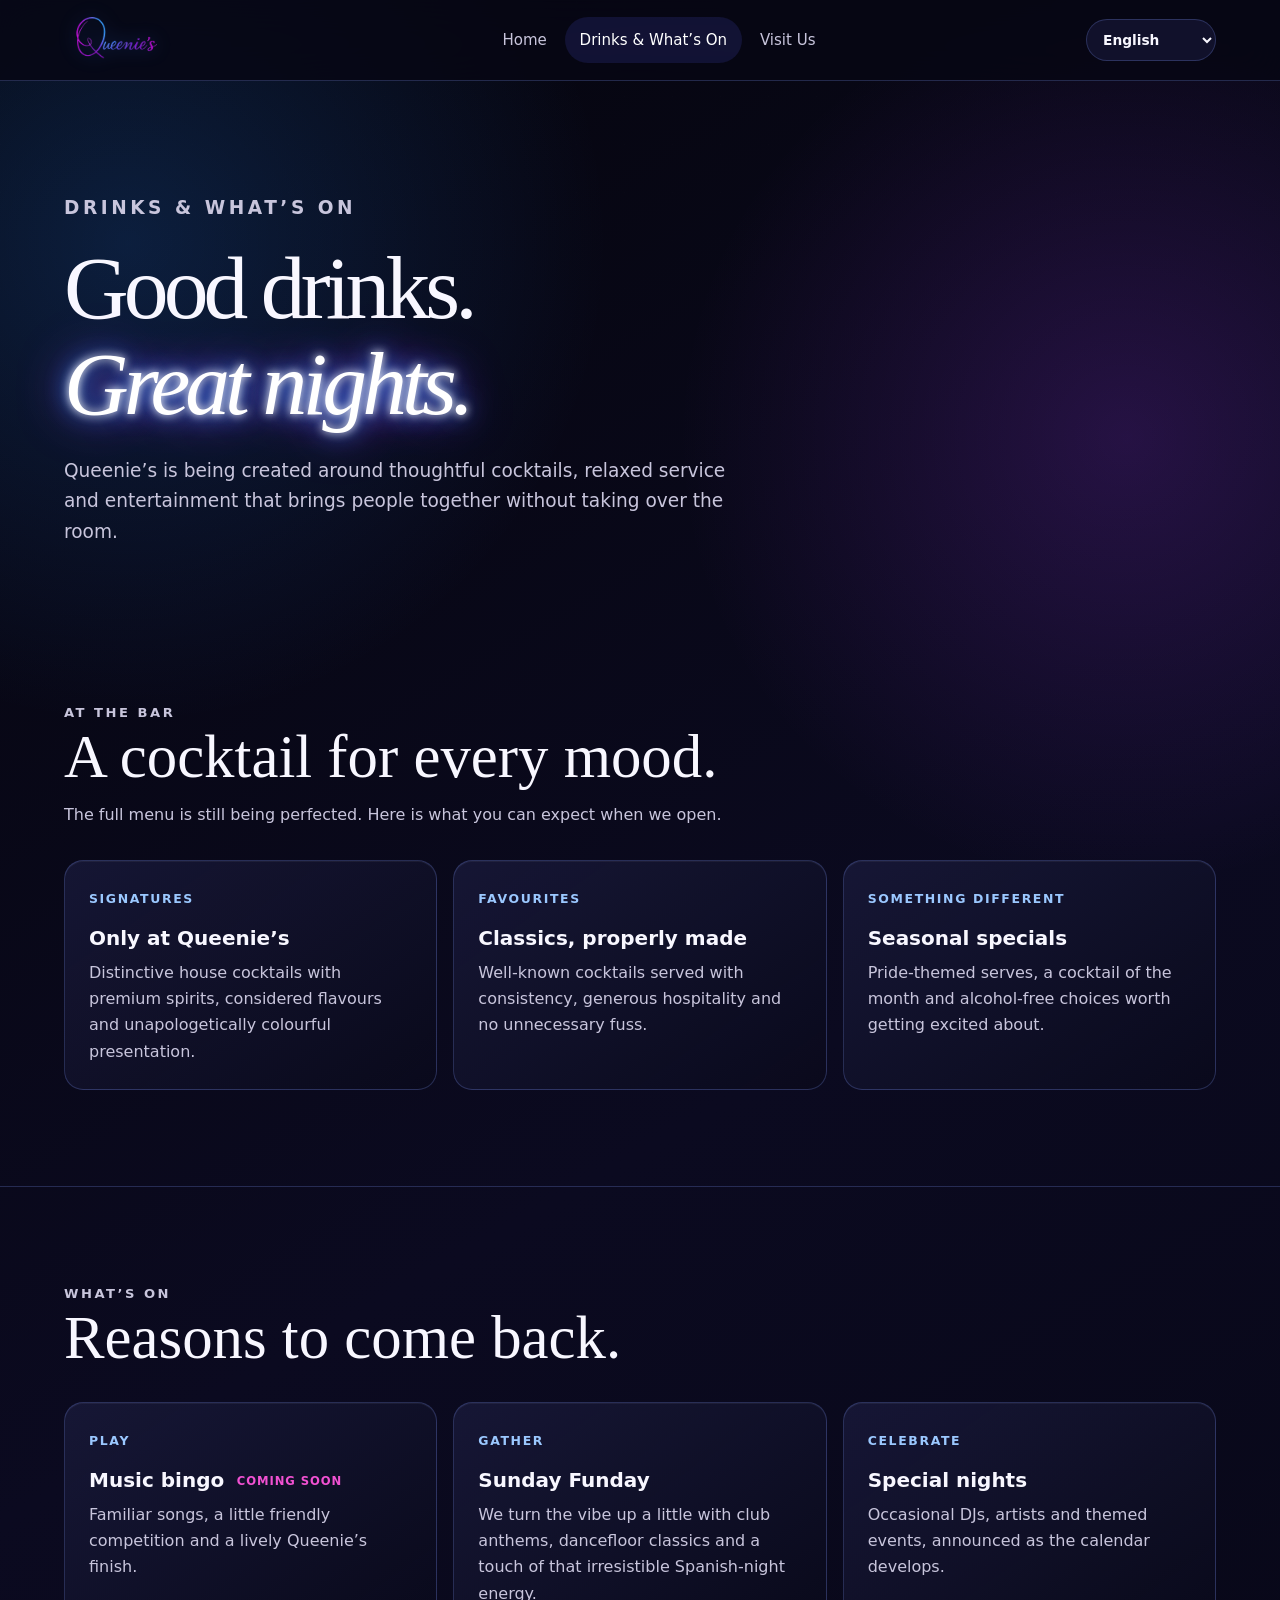
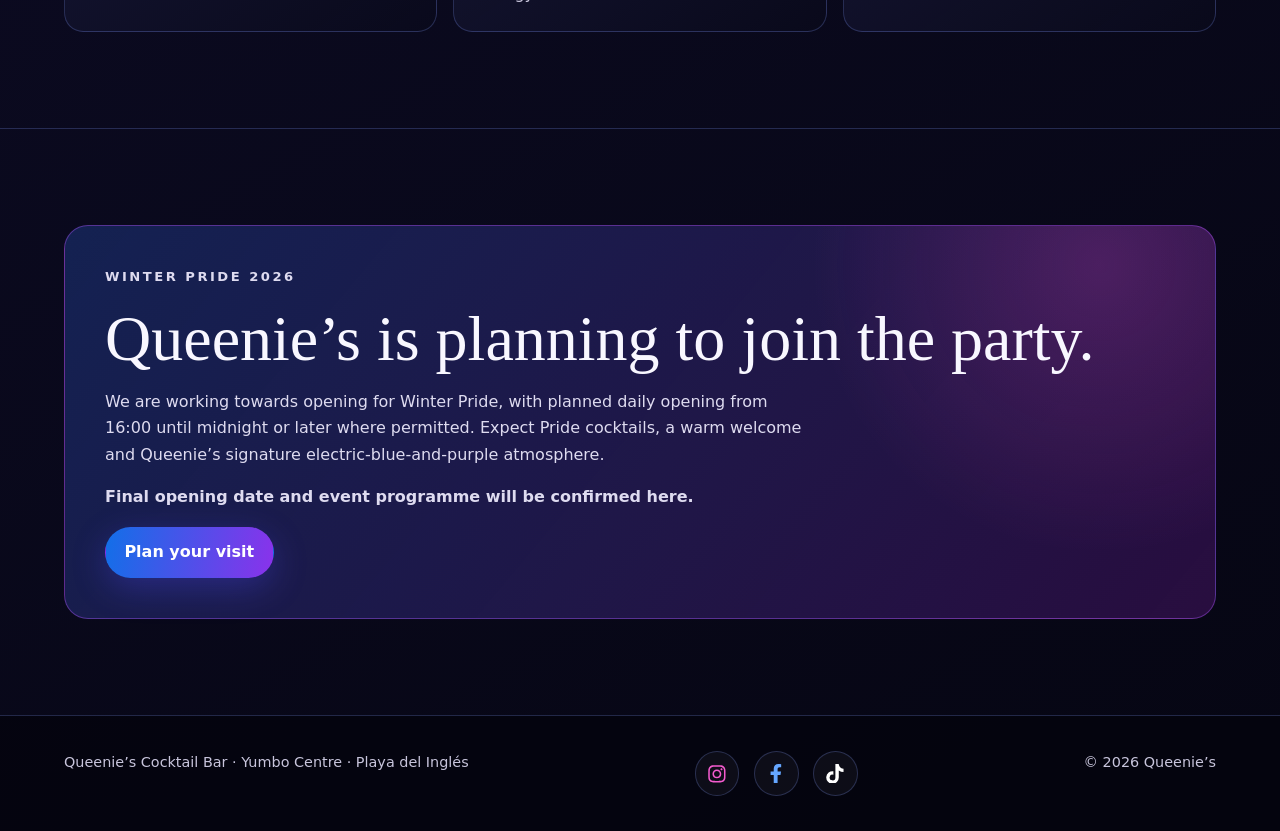
==== drinks.html @ a8d64368 "Refresh translated drinks page assets" ====
<!doctype html>
<html lang="en">
<head>
  <meta charset="utf-8">
  <meta name="viewport" content="width=device-width, initial-scale=1">
  <meta name="description" content="Discover cocktails, themed nights and Winter Pride plans at Queenie’s Cocktail Bar in the Yumbo Centre.">
  <title>Drinks &amp; What’s On | Queenie’s</title>
  <link rel="icon" type="image/jpeg" href="queenies-q.jpg">
  <link rel="stylesheet" href="styles.css?v=20260918-2">
</head>
<body>
  <a class="skip-link" href="#main">Skip to content</a>
  <header class="site-header"><div class="nav-wrap"><a class="brand" href="index.html" aria-label="Queenie’s home"><img class="brand-logo" src="queenies-logo.png" alt="Queenie’s"></a><div class="header-controls"><label class="language-picker"><span class="visually-hidden">Language</span><select data-language aria-label="Language"><option value="en">English</option><option value="es">Español</option><option value="de">Deutsch</option></select></label><button class="menu-button" type="button" aria-expanded="false" aria-controls="primary-nav" aria-label="Open navigation">Menu</button></div><nav class="nav-links" id="primary-nav" aria-label="Primary navigation"><a href="index.html">Home</a><a href="drinks.html" aria-current="page">Drinks &amp; What’s On</a><a href="visit.html">Visit Us</a></nav></div></header>

  <main id="main">
    <section class="shell page-hero"><p class="eyebrow">Drinks &amp; What’s On</p><h1>Good drinks. <span class="neon-word">Great nights.</span></h1><p>Queenie’s is being created around thoughtful cocktails, relaxed service and entertainment that brings people together without taking over the room.</p></section>

    <section class="section"><div class="shell"><div class="section-heading"><p class="eyebrow">At the bar</p><h2>A cocktail for every mood.</h2><p>The full menu is still being perfected. Here is what you can expect when we open.</p></div><div class="cards"><article class="card"><span class="label">Signatures</span><h3>Only at Queenie’s</h3><p>Distinctive house cocktails with premium spirits, considered flavours and unapologetically colourful presentation.</p></article><article class="card"><span class="label">Favourites</span><h3>Classics, properly made</h3><p>Well-known cocktails served with consistency, generous hospitality and no unnecessary fuss.</p></article><article class="card"><span class="label">Something different</span><h3>Seasonal specials</h3><p>Pride-themed serves, a cocktail of the month and alcohol-free choices worth getting excited about.</p></article></div></div></section>

    <section class="section"><div class="shell"><div class="section-heading"><p class="eyebrow">What’s on</p><h2>Reasons to come back.</h2></div><div class="cards"><article class="card"><span class="label">Play</span><h3>Music bingo <small class="coming-soon">Coming soon</small></h3><p>Familiar songs, a little friendly competition and a lively Queenie’s finish.</p></article><article class="card"><span class="label">Gather</span><h3>Sunday Funday</h3><p>We turn the vibe up a little with club anthems, dancefloor classics and a touch of that irresistible Spanish-night energy.</p></article><article class="card"><span class="label">Celebrate</span><h3>Special nights</h3><p>Occasional DJs, artists and themed events, announced as the calendar develops.</p></article></div></div></section>

    <section class="section"><div class="shell"><div class="event-feature"><p class="eyebrow">Winter Pride 2026</p><h2>Queenie’s is planning to join the party.</h2><p>We are working towards opening for Winter Pride, with planned daily opening from 16:00 until midnight or later where permitted. Expect Pride cocktails, a warm welcome and Queenie’s signature electric-blue-and-purple atmosphere.</p><p><strong>Final opening date and event programme will be confirmed here.</strong></p><a class="button button-primary" href="visit.html">Plan your visit</a></div></div></section>
  </main>

  <footer class="site-footer"><div class="footer-wrap"><p>Queenie’s Cocktail Bar · Yumbo Centre · Playa del Inglés</p><nav class="footer-social" aria-label="Social media"><a class="social-icon-link instagram" href="https://www.instagram.com/queeniesyumbo/" target="_blank" rel="noopener noreferrer" aria-label="Queenie’s on Instagram"><svg viewBox="0 0 448 512" aria-hidden="true"><use href="index.html#instagram-icon"/></svg></a><a class="social-icon-link facebook" href="https://www.facebook.com/QueeniesYumbo" target="_blank" rel="noopener noreferrer" aria-label="Queenie’s on Facebook"><svg viewBox="0 0 320 512" aria-hidden="true"><path d="M279.14 288l14.22-92.66h-88.91v-60.13c0-25.35 12.42-50.06 52.24-50.06h40.42V6.26S260.43 0 225.36 0c-73.22 0-121.08 44.38-121.08 124.72v70.62H22.89V288h81.39v224h100.17V288z"/></svg></a><a class="social-icon-link tiktok" href="https://www.tiktok.com/@queeniesyumbogc" target="_blank" rel="noopener noreferrer" aria-label="Queenie’s on TikTok"><svg viewBox="0 0 448 512" aria-hidden="true"><path d="M448 209.91a210.06 210.06 0 0 1-122.77-39.25v178.72A162.55 162.55 0 1 1 185 188.31v89.89a74.62 74.62 0 1 0 52.23 71.18V0h88a121.18 121.18 0 0 0 1.86 22.17A122.18 122.18 0 0 0 381 102.39a121.43 121.43 0 0 0 67 20.14Z"/></svg></a></nav><p>© <span data-year></span> Queenie’s</p></div></footer>
  <script src="site.js?v=20260918-2"></script>
</body>
</html>
---- styles.css ----
:root {
  color-scheme: dark;
  --ink: #f8f7ff;
  --muted: #c8c5dc;
  --night: #070714;
  --panel: rgba(16, 16, 39, 0.84);
  --blue: #2588ff;
  --blue-soft: #72b7ff;
  --purple: #a73cff;
  --pink: #f151d2;
  --line: rgba(129, 153, 255, 0.24);
  --max: 72rem;
}

* { box-sizing: border-box; }

html { scroll-behavior: smooth; }

body {
  margin: 0;
  min-height: 100vh;
  color: var(--ink);
  background:
    radial-gradient(circle at 10% 10%, rgba(37, 136, 255, 0.19), transparent 30rem),
    radial-gradient(circle at 88% 18%, rgba(167, 60, 255, 0.18), transparent 28rem),
    linear-gradient(150deg, #05050d 0%, #0b0a20 48%, #060613 100%);
  font-family: Inter, ui-sans-serif, system-ui, -apple-system, BlinkMacSystemFont, "Segoe UI", sans-serif;
  font-size: 1rem;
  line-height: 1.65;
}

body::before {
  content: "";
  position: fixed;
  inset: 0;
  pointer-events: none;
  opacity: .35;
  background-image: linear-gradient(rgba(255,255,255,.025) 1px, transparent 1px), linear-gradient(90deg, rgba(255,255,255,.025) 1px, transparent 1px);
  background-size: 48px 48px;
  mask-image: linear-gradient(to bottom, black, transparent 78%);
}

a { color: inherit; }

.skip-link {
  position: absolute;
  left: -999px;
  top: 1rem;
  z-index: 20;
  padding: .75rem 1rem;
  border-radius: .5rem;
  color: #090915;
  background: radial-gradient(circle at 40% 30%, rgba(64, 130, 255, .3), rgba(17, 12, 43, .92) 60%);
}

.skip-link:focus { left: 1rem; }

.site-header {
  position: sticky;
  top: 0;
  z-index: 10;
  border-bottom: 1px solid var(--line);
  background: rgba(7, 7, 20, .82);
  backdrop-filter: blur(18px);
}

.nav-wrap {
  width: min(calc(100% - 2rem), var(--max));
  min-height: 5rem;
  margin: 0 auto;
  display: flex;
  align-items: center;
  justify-content: space-between;
  gap: 1.5rem;
}

.brand {
  display: inline-flex;
  align-items: center;
  text-decoration: none;
}

.brand-logo {
  display: block;
  width: 10.5rem;
  height: 3.4rem;
  object-fit: contain;
  object-position: left center;
  filter: drop-shadow(0 0 9px rgba(61, 142, 255, .35));
}

.nav-links { display: flex; align-items: center; gap: .25rem; }

.header-controls { display: flex; align-items: center; gap: .65rem; order: 3; }

.language-picker select {
  min-height: 2.6rem;
  padding: .5rem 2rem .5rem .75rem;
  border: 1px solid var(--line);
  border-radius: 999px;
  color: var(--ink);
  background: #11112b;
  font: inherit;
  font-size: .86rem;
  font-weight: 700;
  cursor: pointer;
}

.language-picker select:hover,
.language-picker select:focus-visible { border-color: var(--blue-soft); outline: none; }

.visually-hidden {
  position: absolute;
  width: 1px;
  height: 1px;
  padding: 0;
  margin: -1px;
  overflow: hidden;
  clip: rect(0, 0, 0, 0);
  white-space: nowrap;
  border: 0;
}

.nav-links a {
  padding: .65rem .9rem;
  border-radius: 999px;
  color: var(--muted);
  font-size: .94rem;
  text-decoration: none;
}

.nav-links a:hover,
.nav-links a:focus-visible,
.nav-links a[aria-current="page"] {
  color: white;
  background: rgba(94, 103, 255, .14);
  outline: none;
}

.menu-button { display: none; }

main { position: relative; }

.shell { width: min(calc(100% - 2rem), var(--max)); margin: 0 auto; }

.hero {
  min-height: calc(100vh - 5rem);
  display: grid;
  grid-template-columns: 1.15fr .85fr;
  align-items: center;
  gap: clamp(2rem, 6vw, 6rem);
  padding: 5rem 0;
}

.eyebrow {
  margin: 0 0 1rem;
  color: var(--blue-soft);
  font-size: .82rem;
  font-weight: 800;
  letter-spacing: .19em;
  text-transform: uppercase;
}

h1, h2, h3 { margin-top: 0; line-height: 1.08; }

h1 {
  max-width: 12ch;
  margin-bottom: 1.4rem;
  font-family: Georgia, "Times New Roman", serif;
  font-size: clamp(3.2rem, 8vw, 7rem);
  font-weight: 500;
  letter-spacing: -.055em;
}

.hero-lead {
  display: block;
  margin-bottom: .15rem;
}

.hero-logo {
  display: block;
  width: min(100%, 35rem);
  height: auto;
  margin: -.6rem 0 .5rem;
  filter: drop-shadow(0 0 14px rgba(46, 139, 255, .35)) drop-shadow(0 0 24px rgba(174, 53, 255, .2));
}

.neon-word {
  display: block;
  color: #fff;
  font-style: italic;
  text-shadow: 0 0 10px #fff, 0 0 24px var(--blue), 0 0 48px var(--purple);
}

.hero-copy {
  max-width: 40rem;
  margin: 0 0 2rem;
  color: var(--muted);
  font-size: clamp(1.08rem, 2vw, 1.3rem);
}

.actions { display: flex; flex-wrap: wrap; gap: .8rem; }

.button {
  display: inline-flex;
  align-items: center;
  justify-content: center;
  min-height: 3rem;
  padding: .72rem 1.15rem;
  border: 1px solid transparent;
  border-radius: 999px;
  font-weight: 750;
  text-decoration: none;
  transition: transform .2s ease, box-shadow .2s ease, background .2s ease;
}

.button:hover { transform: translateY(-2px); }

.button-primary {
  color: white;
  background: linear-gradient(100deg, #126fe8, #8a32eb);
  box-shadow: 0 10px 34px rgba(82, 75, 255, .3);
}

.button-secondary { border-color: var(--line); background: rgba(255,255,255,.045); }

.feature-orbit {
  position: relative;
  aspect-ratio: 1;
  display: grid;
  place-items: center;
}

.feature-orbit::before,
.feature-orbit::after {
  content: "";
  position: absolute;
  border-radius: 50%;
  border: 1px solid rgba(105, 125, 255, .3);
}

.feature-orbit::before { inset: 3%; animation: spin 24s linear infinite; border-top-color: var(--pink); }
.feature-orbit::after { inset: 15%; animation: spin 18s linear infinite reverse; border-right-color: var(--blue); }

@keyframes spin { to { transform: rotate(360deg); } }

.q-display {
  position: relative;
  z-index: 1;
  width: 62%;
  aspect-ratio: 1;
  display: grid;
  place-items: center;
  border: 3px solid #a868ff;
  border-radius: 50%;
  overflow: hidden;
  background: white;
  box-shadow: 0 0 30px rgba(35, 136, 255, .5), 0 0 70px rgba(167, 60, 255, .28), inset 0 0 45px rgba(37,136,255,.2);
}

.q-logo {
  width: 88%;
  height: 88%;
  object-fit: contain;
  filter: drop-shadow(0 0 12px rgba(47, 142, 255, .35));
}

.status-card {
  position: absolute;
  z-index: 2;
  right: 0;
  bottom: 12%;
  max-width: 15rem;
  padding: 1rem 1.15rem;
  border: 1px solid rgba(132, 132, 255, .32);
  border-radius: 1rem;
  background: rgba(10, 10, 27, .9);
  box-shadow: 0 20px 45px rgba(0,0,0,.35);
}

.status-card strong { display: block; margin-bottom: .15rem; }
.status-card span { color: var(--muted); font-size: .9rem; }

.page-hero { padding: clamp(4rem, 9vw, 7rem) 0 2.5rem; }
.page-hero h1 { max-width: 13ch; font-size: clamp(3rem, 7vw, 6rem); }
.page-hero p { max-width: 42rem; color: var(--muted); font-size: 1.16rem; }

.section { padding: clamp(3.5rem, 8vw, 6rem) 0; }
.section + .section { border-top: 1px solid var(--line); }

.section-heading { max-width: 43rem; margin-bottom: 2rem; }
.section-heading h2 { margin-bottom: .8rem; font-family: Georgia, serif; font-size: clamp(2.1rem, 5vw, 3.8rem); font-weight: 500; }
.section-heading p { margin: 0; color: var(--muted); }

.cards { display: grid; grid-template-columns: repeat(3, 1fr); gap: 1rem; }

.card {
  min-height: 13rem;
  padding: 1.5rem;
  border: 1px solid var(--line);
  border-radius: 1.2rem;
  background: linear-gradient(145deg, rgba(25, 26, 59, .8), rgba(10, 10, 27, .72));
  box-shadow: inset 0 1px rgba(255,255,255,.05);
}

.card h3 { margin-bottom: .65rem; font-size: 1.25rem; }
.card p { margin: 0; color: var(--muted); }
.card .label { display: inline-block; margin-bottom: 1.1rem; color: #9bc8ff; font-size: .78rem; font-weight: 800; letter-spacing: .13em; text-transform: uppercase; }

.split { display: grid; grid-template-columns: .92fr 1.08fr; gap: clamp(2rem, 7vw, 6rem); align-items: start; }

.hours {
  overflow: hidden;
  border: 1px solid var(--line);
  border-radius: 1.2rem;
  background: var(--panel);
}

.hours-row { display: flex; justify-content: space-between; gap: 1rem; padding: 1rem 1.2rem; }
.hours-row + .hours-row { border-top: 1px solid var(--line); }
.hours-row span:last-child { color: var(--blue-soft); font-weight: 700; text-align: right; }

.note { padding: 1rem 1.15rem; border-left: 3px solid var(--purple); color: var(--muted); background: rgba(167,60,255,.08); }

.event-feature {
  padding: clamp(1.5rem, 4vw, 2.5rem);
  border: 1px solid rgba(178, 85, 255, .4);
  border-radius: 1.5rem;
  background:
    radial-gradient(circle at 90% 10%, rgba(241,81,210,.2), transparent 18rem),
    linear-gradient(130deg, rgba(21,37,88,.9), rgba(46,15,70,.86));
}

.event-feature h2 { margin-bottom: .7rem; font-family: Georgia, serif; font-size: clamp(2rem, 5vw, 4rem); font-weight: 500; }
.event-feature p { max-width: 44rem; color: #dedbf0; }

.map-panel {
  min-height: 25rem;
  display: flex;
  flex-direction: column;
  justify-content: flex-end;
  padding: 1.5rem;
  border: 1px solid var(--line);
  border-radius: 1.4rem;
  background:
    linear-gradient(rgba(7,7,20,.08), rgba(7,7,20,.88)),
    radial-gradient(circle at 65% 35%, rgba(36, 137, 255, .42), transparent 12rem),
    linear-gradient(125deg, #101a3f, #2a123e);
}

.map-pin { width: 4rem; height: 4rem; margin: auto; display: grid; place-items: center; border: 2px solid #c88cff; border-radius: 50% 50% 50% 0; transform: rotate(-45deg); box-shadow: 0 0 30px rgba(167,60,255,.55); }
.map-pin span { transform: rotate(45deg); font-family: Georgia, serif; font-size: 1.6rem; }

.contact-list { list-style: none; margin: 1.6rem 0 0; padding: 0; }
.contact-list li { padding: .85rem 0; border-bottom: 1px solid var(--line); }
.contact-list strong { display: block; margin-bottom: .2rem; }
.contact-list span, .contact-list a { color: var(--muted); }

.social-placeholder { display: flex; flex-wrap: wrap; gap: .65rem; margin-top: 1.3rem; }
.social-pill { padding: .58rem .85rem; border: 1px solid var(--line); border-radius: 999px; color: var(--muted); font-size: .9rem; text-decoration: none; transition: color .2s ease, border-color .2s ease, background .2s ease; }
.social-pill:hover, .social-pill:focus-visible { color: #fff; border-color: var(--purple); background: rgba(187, 0, 255, .12); }

.site-footer { border-top: 1px solid var(--line); background: rgba(4,4,12,.7); }
.footer-wrap { width: min(calc(100% - 2rem), var(--max)); margin: 0 auto; padding: 2.2rem 0; display: flex; justify-content: space-between; gap: 1.5rem; color: var(--muted); font-size: .9rem; }
.footer-wrap p { margin: 0; }
.footer-social { display: flex; flex-wrap: wrap; justify-content: center; gap: .9rem; }
.footer-social a { color: var(--muted); text-decoration: none; }
.footer-social a:hover, .footer-social a:focus-visible { color: #fff; }
.social-icon-link { width: 2.8rem; height: 2.8rem; display: inline-flex; align-items: center; justify-content: center; padding: .72rem; border: 1px solid var(--line); border-radius: 50%; color: #fff; background: rgba(255,255,255,.04); transition: transform .2s ease, border-color .2s ease, box-shadow .2s ease; }
.social-icon-link svg { width: 100%; height: 100%; display: block; fill: currentColor; }
.social-icon-link.instagram { color: #f45bce; }
.social-icon-link.facebook { color: #65a6ff; }
.social-icon-link.tiktok { color: #fff; text-shadow: 1px 1px #ff2d95, -1px -1px #25f4ee; }
.social-icon-link:hover, .social-icon-link:focus-visible { transform: translateY(-2px); border-color: currentColor; box-shadow: 0 0 20px color-mix(in srgb, currentColor 35%, transparent); }
.social-placeholder .social-icon-link { padding: .78rem; color: #fff; }
.coming-soon { display: inline-block; margin-left: .35rem; font-size: .58em; font-weight: 700; letter-spacing: .08em; text-transform: uppercase; color: var(--pink); vertical-align: middle; }

@media (max-width: 760px) {
  .nav-wrap { min-height: 4.5rem; }
  .menu-button { display: inline-flex; width: 2.8rem; height: 2.8rem; align-items: center; justify-content: center; border: 1px solid var(--line); border-radius: 50%; color: white; background: transparent; font: inherit; }
  .header-controls { margin-left: auto; }
  .language-picker select { width: 6.5rem; }
  .nav-links { position: absolute; top: calc(100% + 1px); left: 0; right: 0; display: none; padding: .75rem 1rem 1rem; flex-direction: column; align-items: stretch; background: rgba(7,7,20,.97); border-bottom: 1px solid var(--line); }
  .nav-links.open { display: flex; }
  .nav-links a { text-align: center; }
  .brand-logo { width: 8.8rem; height: 3rem; }
  .hero { min-height: auto; grid-template-columns: 1fr; padding: 4rem 0; }
  .hero-copy { font-size: 1.05rem; }
  .feature-orbit { width: min(100%, 26rem); margin: 0 auto; }
  .cards, .split { grid-template-columns: 1fr; }
  .card { min-height: auto; }
  .page-hero { padding-top: 3.5rem; }
  .footer-wrap { flex-direction: column; }
}

@media (prefers-reduced-motion: reduce) {
  *, *::before, *::after { scroll-behavior: auto !important; animation-duration: .01ms !important; animation-iteration-count: 1 !important; }
}
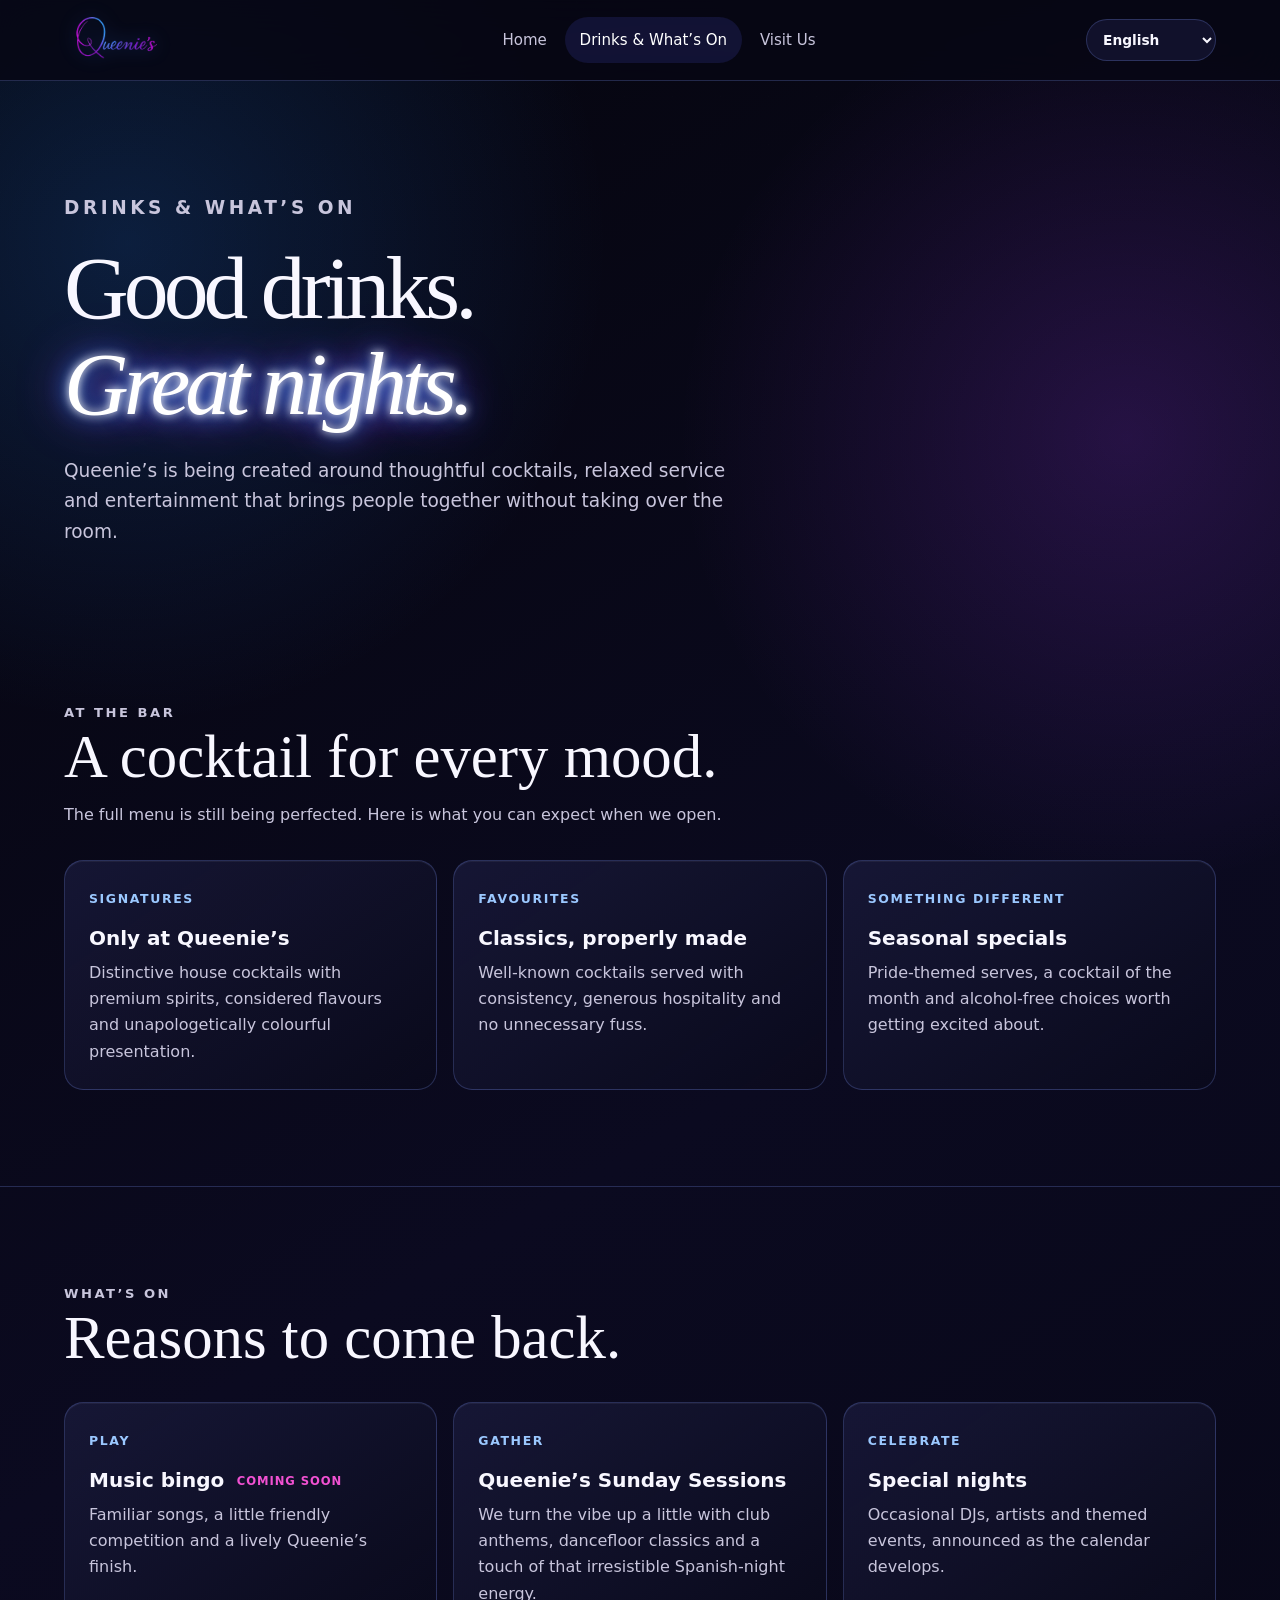
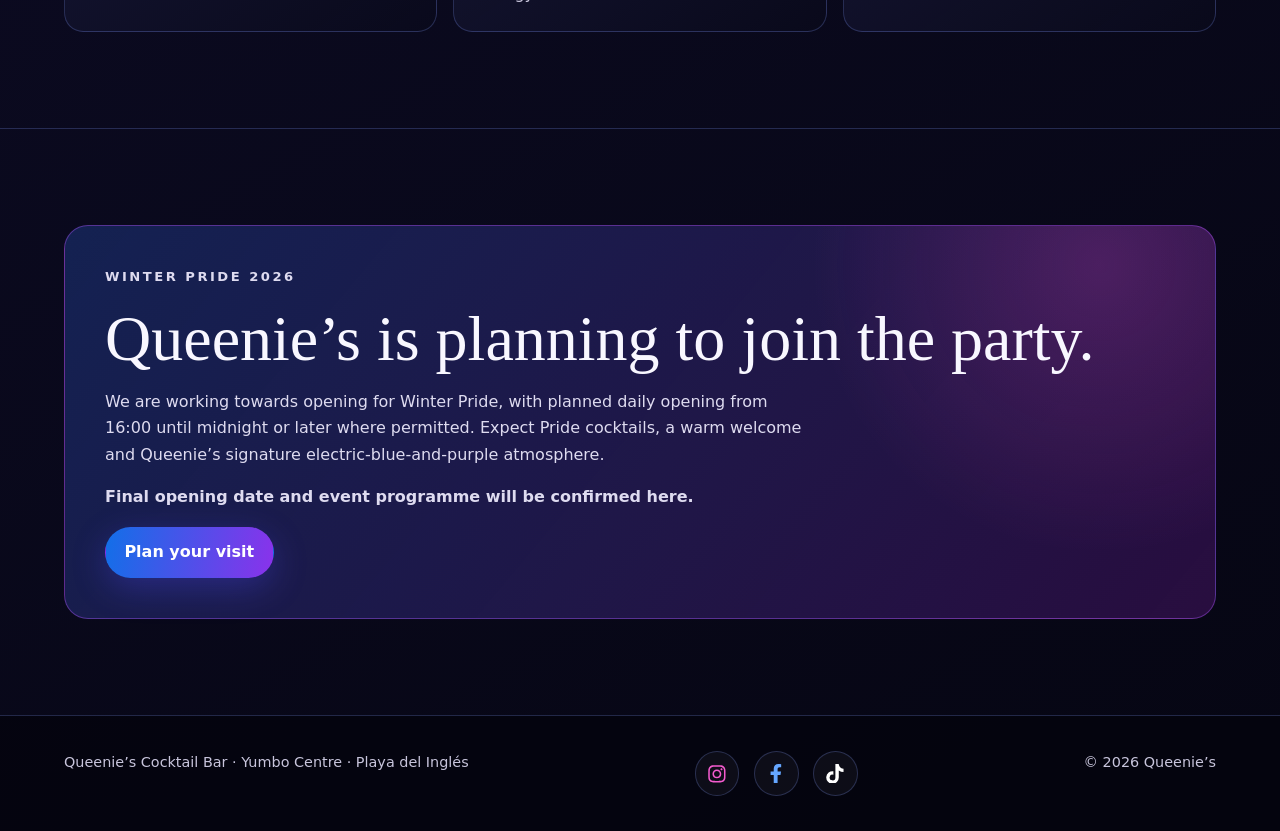
==== commit 3a4b3497: "Rename Sunday event to Queenie’s Sunday Sessions Keep the existing event description unchanged." ====
--- a/drinks.html
+++ b/drinks.html
@@ -17,7 +17,7 @@
 
     <section class="section"><div class="shell"><div class="section-heading"><p class="eyebrow">At the bar</p><h2>A cocktail for every mood.</h2><p>The full menu is still being perfected. Here is what you can expect when we open.</p></div><div class="cards"><article class="card"><span class="label">Signatures</span><h3>Only at Queenie’s</h3><p>Distinctive house cocktails with premium spirits, considered flavours and unapologetically colourful presentation.</p></article><article class="card"><span class="label">Favourites</span><h3>Classics, properly made</h3><p>Well-known cocktails served with consistency, generous hospitality and no unnecessary fuss.</p></article><article class="card"><span class="label">Something different</span><h3>Seasonal specials</h3><p>Pride-themed serves, a cocktail of the month and alcohol-free choices worth getting excited about.</p></article></div></div></section>
 
-    <section class="section"><div class="shell"><div class="section-heading"><p class="eyebrow">What’s on</p><h2>Reasons to come back.</h2></div><div class="cards"><article class="card"><span class="label">Play</span><h3>Music bingo <small class="coming-soon">Coming soon</small></h3><p>Familiar songs, a little friendly competition and a lively Queenie’s finish.</p></article><article class="card"><span class="label">Gather</span><h3>Sunday Funday</h3><p>We turn the vibe up a little with club anthems, dancefloor classics and a touch of that irresistible Spanish-night energy.</p></article><article class="card"><span class="label">Celebrate</span><h3>Special nights</h3><p>Occasional DJs, artists and themed events, announced as the calendar develops.</p></article></div></div></section>
+    <section class="section"><div class="shell"><div class="section-heading"><p class="eyebrow">What’s on</p><h2>Reasons to come back.</h2></div><div class="cards"><article class="card"><span class="label">Play</span><h3>Music bingo <small class="coming-soon">Coming soon</small></h3><p>Familiar songs, a little friendly competition and a lively Queenie’s finish.</p></article><article class="card"><span class="label">Gather</span><h3>Queenie’s Sunday Sessions</h3><p>We turn the vibe up a little with club anthems, dancefloor classics and a touch of that irresistible Spanish-night energy.</p></article><article class="card"><span class="label">Celebrate</span><h3>Special nights</h3><p>Occasional DJs, artists and themed events, announced as the calendar develops.</p></article></div></div></section>
 
     <section class="section"><div class="shell"><div class="event-feature"><p class="eyebrow">Winter Pride 2026</p><h2>Queenie’s is planning to join the party.</h2><p>We are working towards opening for Winter Pride, with planned daily opening from 16:00 until midnight or later where permitted. Expect Pride cocktails, a warm welcome and Queenie’s signature electric-blue-and-purple atmosphere.</p><p><strong>Final opening date and event programme will be confirmed here.</strong></p><a class="button button-primary" href="visit.html">Plan your visit</a></div></div></section>
   </main>
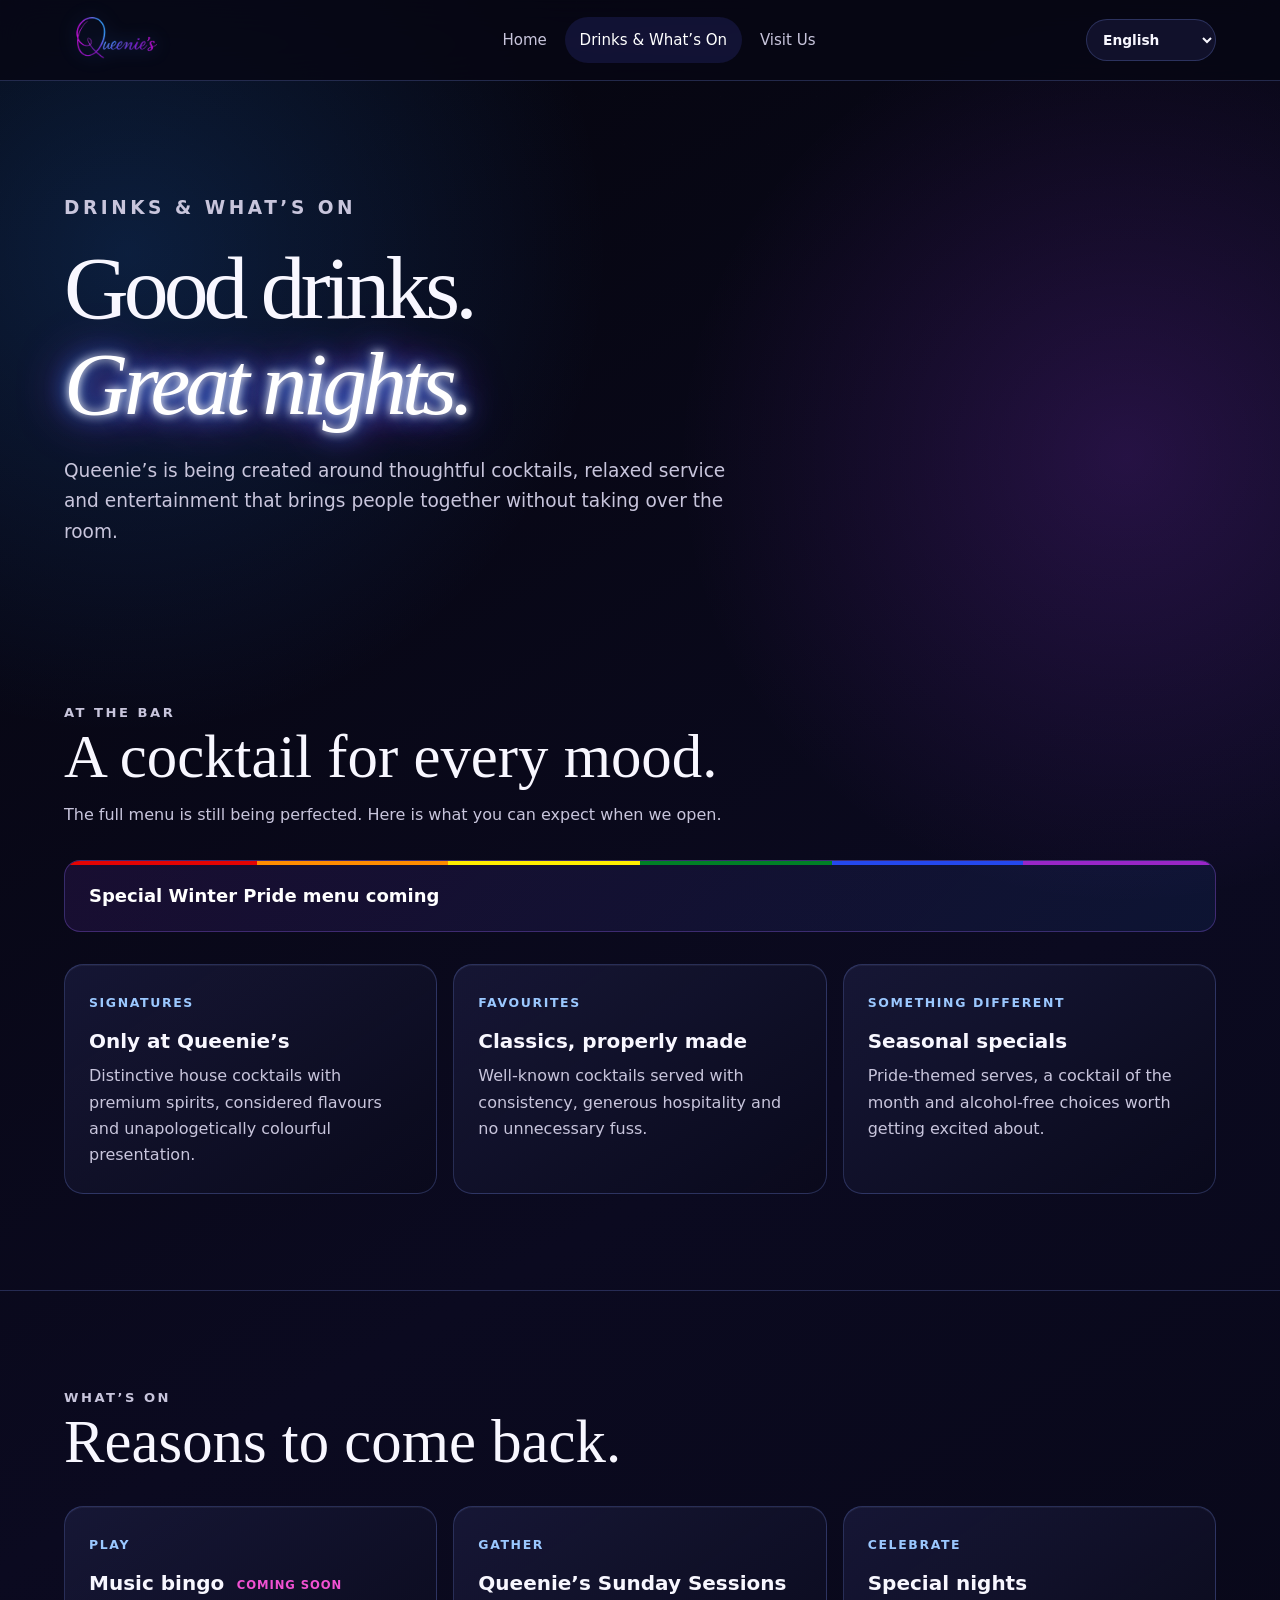
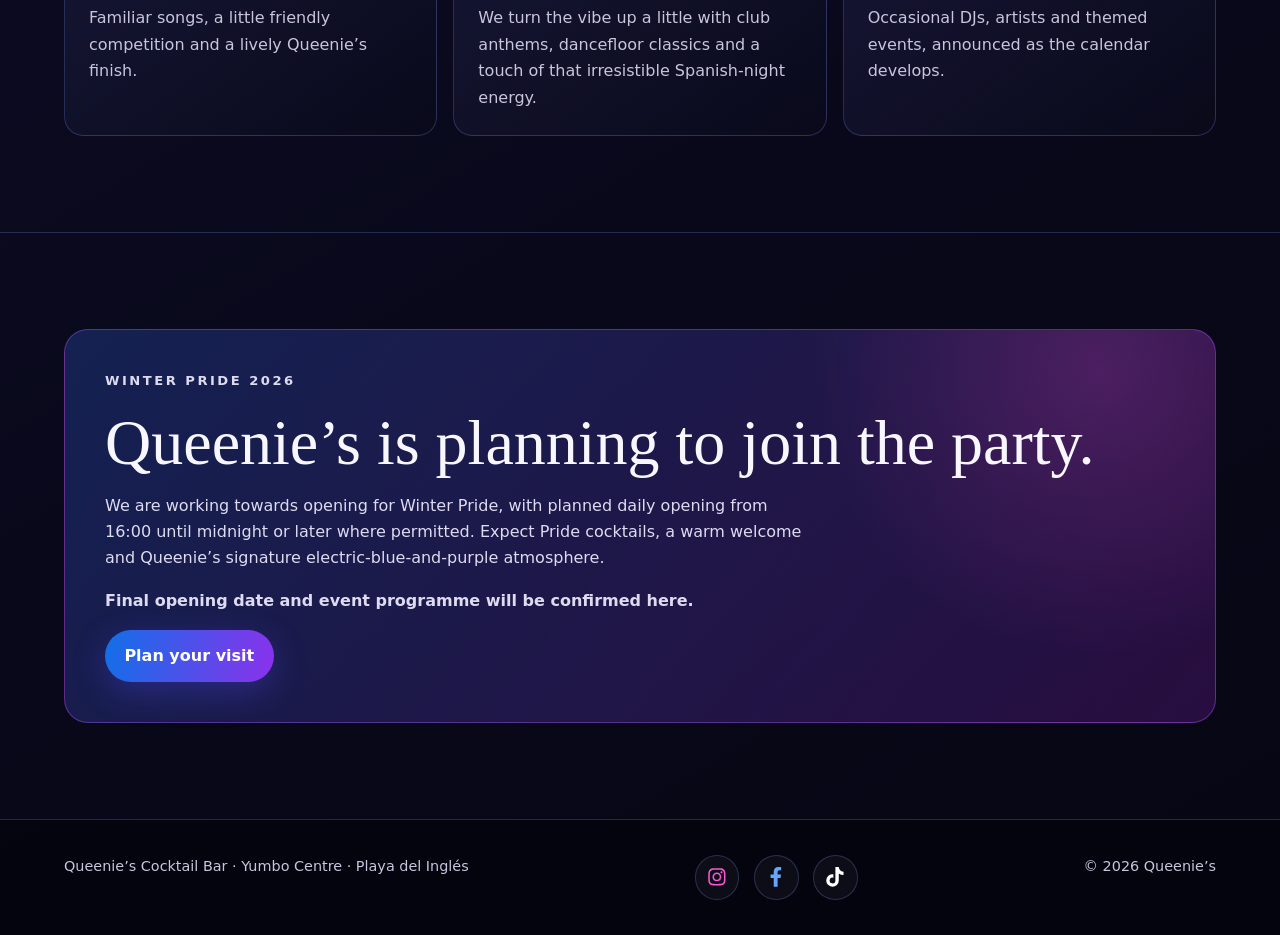
==== commit 6568a2d9: "Add rainbow Winter Pride menu announcement Add a subtle Pride rainbow accent above the menu preview." ====
--- a/drinks.html
+++ b/drinks.html
@@ -15,7 +15,7 @@
   <main id="main">
     <section class="shell page-hero"><p class="eyebrow">Drinks &amp; What’s On</p><h1>Good drinks. <span class="neon-word">Great nights.</span></h1><p>Queenie’s is being created around thoughtful cocktails, relaxed service and entertainment that brings people together without taking over the room.</p></section>
 
-    <section class="section"><div class="shell"><div class="section-heading"><p class="eyebrow">At the bar</p><h2>A cocktail for every mood.</h2><p>The full menu is still being perfected. Here is what you can expect when we open.</p></div><div class="cards"><article class="card"><span class="label">Signatures</span><h3>Only at Queenie’s</h3><p>Distinctive house cocktails with premium spirits, considered flavours and unapologetically colourful presentation.</p></article><article class="card"><span class="label">Favourites</span><h3>Classics, properly made</h3><p>Well-known cocktails served with consistency, generous hospitality and no unnecessary fuss.</p></article><article class="card"><span class="label">Something different</span><h3>Seasonal specials</h3><p>Pride-themed serves, a cocktail of the month and alcohol-free choices worth getting excited about.</p></article></div></div></section>
+    <section class="section"><div class="shell"><div class="section-heading"><p class="eyebrow">At the bar</p><h2>A cocktail for every mood.</h2><p>The full menu is still being perfected. Here is what you can expect when we open.</p></div><div class="pride-menu-notice" style="margin:0 0 2rem;padding:1.25rem 1.5rem;border:1px solid rgba(157,102,255,.3);border-radius:16px;background:linear-gradient(135deg,rgba(126,57,207,.14),rgba(40,116,220,.10));position:relative;overflow:hidden"><span aria-hidden="true" style="position:absolute;inset:0 0 auto;height:4px;background:linear-gradient(to right,#e40303 0%,#e40303 16.67%,#ff8c00 16.67%,#ff8c00 33.33%,#ffed00 33.33%,#ffed00 50%,#008026 50%,#008026 66.67%,#2448ed 66.67%,#2448ed 83.33%,#9826c7 83.33%,#9826c7 100%)"></span><p style="margin:0;color:#fff;font-size:1.125rem;font-weight:700">Special Winter Pride menu coming</p></div><div class="cards"><article class="card"><span class="label">Signatures</span><h3>Only at Queenie’s</h3><p>Distinctive house cocktails with premium spirits, considered flavours and unapologetically colourful presentation.</p></article><article class="card"><span class="label">Favourites</span><h3>Classics, properly made</h3><p>Well-known cocktails served with consistency, generous hospitality and no unnecessary fuss.</p></article><article class="card"><span class="label">Something different</span><h3>Seasonal specials</h3><p>Pride-themed serves, a cocktail of the month and alcohol-free choices worth getting excited about.</p></article></div></div></section>
 
     <section class="section"><div class="shell"><div class="section-heading"><p class="eyebrow">What’s on</p><h2>Reasons to come back.</h2></div><div class="cards"><article class="card"><span class="label">Play</span><h3>Music bingo <small class="coming-soon">Coming soon</small></h3><p>Familiar songs, a little friendly competition and a lively Queenie’s finish.</p></article><article class="card"><span class="label">Gather</span><h3>Queenie’s Sunday Sessions</h3><p>We turn the vibe up a little with club anthems, dancefloor classics and a touch of that irresistible Spanish-night energy.</p></article><article class="card"><span class="label">Celebrate</span><h3>Special nights</h3><p>Occasional DJs, artists and themed events, announced as the calendar develops.</p></article></div></div></section>
 
@@ -23,6 +23,6 @@
   </main>
 
   <footer class="site-footer"><div class="footer-wrap"><p>Queenie’s Cocktail Bar · Yumbo Centre · Playa del Inglés</p><nav class="footer-social" aria-label="Social media"><a class="social-icon-link instagram" href="https://www.instagram.com/queeniesyumbo/" target="_blank" rel="noopener noreferrer" aria-label="Queenie’s on Instagram"><svg viewBox="0 0 448 512" aria-hidden="true"><use href="index.html#instagram-icon"/></svg></a><a class="social-icon-link facebook" href="https://www.facebook.com/QueeniesYumbo" target="_blank" rel="noopener noreferrer" aria-label="Queenie’s on Facebook"><svg viewBox="0 0 320 512" aria-hidden="true"><path d="M279.14 288l14.22-92.66h-88.91v-60.13c0-25.35 12.42-50.06 52.24-50.06h40.42V6.26S260.43 0 225.36 0c-73.22 0-121.08 44.38-121.08 124.72v70.62H22.89V288h81.39v224h100.17V288z"/></svg></a><a class="social-icon-link tiktok" href="https://www.tiktok.com/@queeniesyumbogc" target="_blank" rel="noopener noreferrer" aria-label="Queenie’s on TikTok"><svg viewBox="0 0 448 512" aria-hidden="true"><path d="M448 209.91a210.06 210.06 0 0 1-122.77-39.25v178.72A162.55 162.55 0 1 1 185 188.31v89.89a74.62 74.62 0 1 0 52.23 71.18V0h88a121.18 121.18 0 0 0 1.86 22.17A122.18 122.18 0 0 0 381 102.39a121.43 121.43 0 0 0 67 20.14Z"/></svg></a></nav><p>© <span data-year></span> Queenie’s</p></div></footer>
-  <script src="site.js?v=20260918-2"></script>
+  <script src="site.js?v=20261016-pride"></script>
 </body>
 </html>
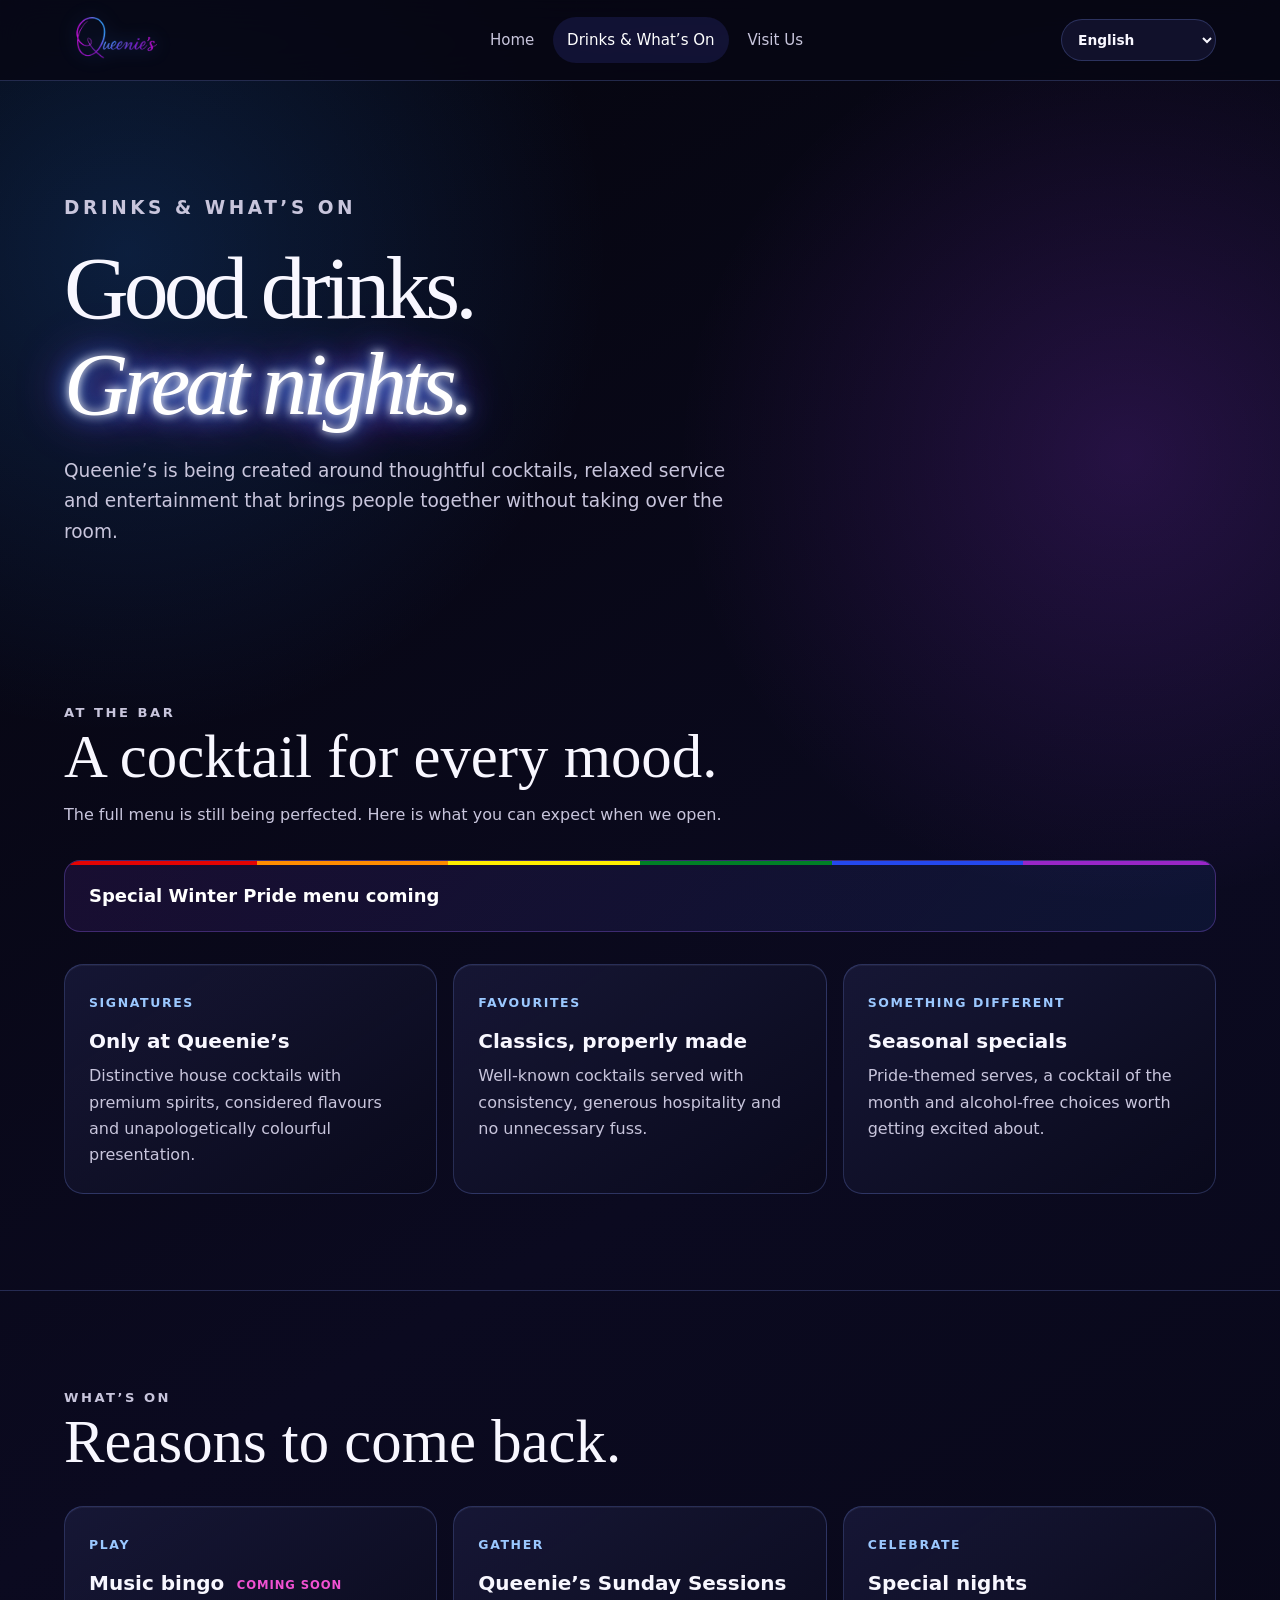
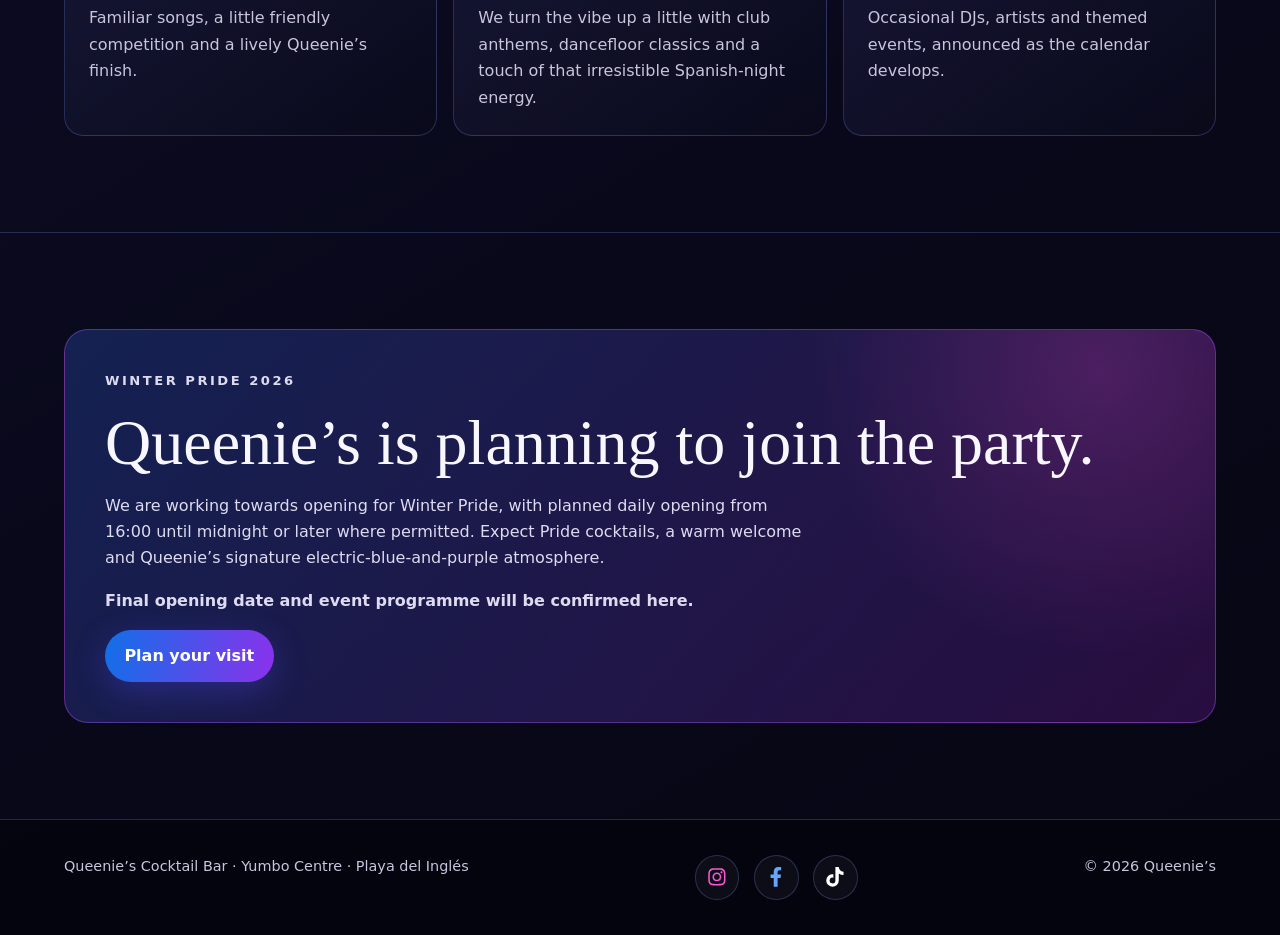
==== commit 262e03d8: "Add French and Dutch language options to header" ====
--- a/drinks.html
+++ b/drinks.html
@@ -10,7 +10,7 @@
 </head>
 <body>
   <a class="skip-link" href="#main">Skip to content</a>
-  <header class="site-header"><div class="nav-wrap"><a class="brand" href="index.html" aria-label="Queenie’s home"><img class="brand-logo" src="queenies-logo.png" alt="Queenie’s"></a><div class="header-controls"><label class="language-picker"><span class="visually-hidden">Language</span><select data-language aria-label="Language"><option value="en">English</option><option value="es">Español</option><option value="de">Deutsch</option></select></label><button class="menu-button" type="button" aria-expanded="false" aria-controls="primary-nav" aria-label="Open navigation">Menu</button></div><nav class="nav-links" id="primary-nav" aria-label="Primary navigation"><a href="index.html">Home</a><a href="drinks.html" aria-current="page">Drinks &amp; What’s On</a><a href="visit.html">Visit Us</a></nav></div></header>
+  <header class="site-header"><div class="nav-wrap"><a class="brand" href="index.html" aria-label="Queenie’s home"><img class="brand-logo" src="queenies-logo.png" alt="Queenie’s"></a><div class="header-controls"><label class="language-picker"><span class="visually-hidden">Language</span><select data-language aria-label="Language"><option value="en">English</option><option value="es">Español</option><option value="de">Deutsch</option><option value="fr">Français</option><option value="nl">Nederlands</option></select></label><button class="menu-button" type="button" aria-expanded="false" aria-controls="primary-nav" aria-label="Open navigation">Menu</button></div><nav class="nav-links" id="primary-nav" aria-label="Primary navigation"><a href="index.html">Home</a><a href="drinks.html" aria-current="page">Drinks &amp; What’s On</a><a href="visit.html">Visit Us</a></nav></div></header>
 
   <main id="main">
     <section class="shell page-hero"><p class="eyebrow">Drinks &amp; What’s On</p><h1>Good drinks. <span class="neon-word">Great nights.</span></h1><p>Queenie’s is being created around thoughtful cocktails, relaxed service and entertainment that brings people together without taking over the room.</p></section>
@@ -22,7 +22,7 @@
     <section class="section"><div class="shell"><div class="event-feature"><p class="eyebrow">Winter Pride 2026</p><h2>Queenie’s is planning to join the party.</h2><p>We are working towards opening for Winter Pride, with planned daily opening from 16:00 until midnight or later where permitted. Expect Pride cocktails, a warm welcome and Queenie’s signature electric-blue-and-purple atmosphere.</p><p><strong>Final opening date and event programme will be confirmed here.</strong></p><a class="button button-primary" href="visit.html">Plan your visit</a></div></div></section>
   </main>
 
-  <footer class="site-footer"><div class="footer-wrap"><p>Queenie’s Cocktail Bar · Yumbo Centre · Playa del Inglés</p><nav class="footer-social" aria-label="Social media"><a class="social-icon-link instagram" href="https://www.instagram.com/queeniesyumbo/" target="_blank" rel="noopener noreferrer" aria-label="Queenie’s on Instagram"><svg viewBox="0 0 448 512" aria-hidden="true"><use href="index.html#instagram-icon"/></svg></a><a class="social-icon-link facebook" href="https://www.facebook.com/QueeniesYumbo" target="_blank" rel="noopener noreferrer" aria-label="Queenie’s on Facebook"><svg viewBox="0 0 320 512" aria-hidden="true"><path d="M279.14 288l14.22-92.66h-88.91v-60.13c0-25.35 12.42-50.06 52.24-50.06h40.42V6.26S260.43 0 225.36 0c-73.22 0-121.08 44.38-121.08 124.72v70.62H22.89V288h81.39v224h100.17V288z"/></svg></a><a class="social-icon-link tiktok" href="https://www.tiktok.com/@queeniesyumbogc" target="_blank" rel="noopener noreferrer" aria-label="Queenie’s on TikTok"><svg viewBox="0 0 448 512" aria-hidden="true"><path d="M448 209.91a210.06 210.06 0 0 1-122.77-39.25v178.72A162.55 162.55 0 1 1 185 188.31v89.89a74.62 74.62 0 1 0 52.23 71.18V0h88a121.18 121.18 0 0 0 1.86 22.17A122.18 122.18 0 0 0 381 102.39a121.43 121.43 0 0 0 67 20.14Z"/></svg></a></nav><p>© <span data-year></span> Queenie’s</p></div></footer>
-  <script src="site.js?v=20261016-pride"></script>
+  <footer class="site-footer"><div class="footer-wrap"><p>Queenie’s Cocktail Bar · Yumbo Centre · Playa del Inglés</p><nav class="footer-social" aria-label="Social media"><a class="social-icon-link instagram" href="https://www.instagram.com/queeniesyumbo/" target="_blank" rel="noopener noreferrer" aria-label="Queenie’s on Instagram"><svg viewBox="0 0 448 512" aria-hidden="true"><use href="index.html#instagram-icon"/></svg></a><a class="social-icon-link facebook" href="https://www.facebook.com/QueeniesYumbo" target="_blank" rel="noopener noreferrer" aria-label="Queenie’s on Facebook"><svg viewBox="0 0 320 512" aria-hidden="true"><path d="M279.14 288l14.22-92.66h-88.91v-60.13c0-25.35 12.42-50.06 52.24-50.06h40.42V6.26S260.43 0 225.36 0c-73.22 0-121.08 44.38-121.08 124.72v70.62H22.89V288h81.39v224h100.17V288z"/></svg></a><a class="social-icon-link tiktok" href="https://www.tiktok.com/@queeniesyumbo" target="_blank" rel="noopener noreferrer" aria-label="Queenie’s on TikTok"><svg viewBox="0 0 448 512" aria-hidden="true"><path d="M448 209.91a210.06 210.06 0 0 1-122.77-39.25v178.72A162.55 162.55 0 1 1 185 188.31v89.89a74.62 74.62 0 1 0 52.23 71.18V0h88a121.18 121.18 0 0 0 1.86 22.17A122.18 122.18 0 0 0 381 102.39a121.43 121.43 0 0 0 67 20.14Z"/></svg></a></nav><p>© <span data-year></span> Queenie’s</p></div></footer>
+  <script src="site.js?v=20261025-fr-nl"></script>
 </body>
 </html>
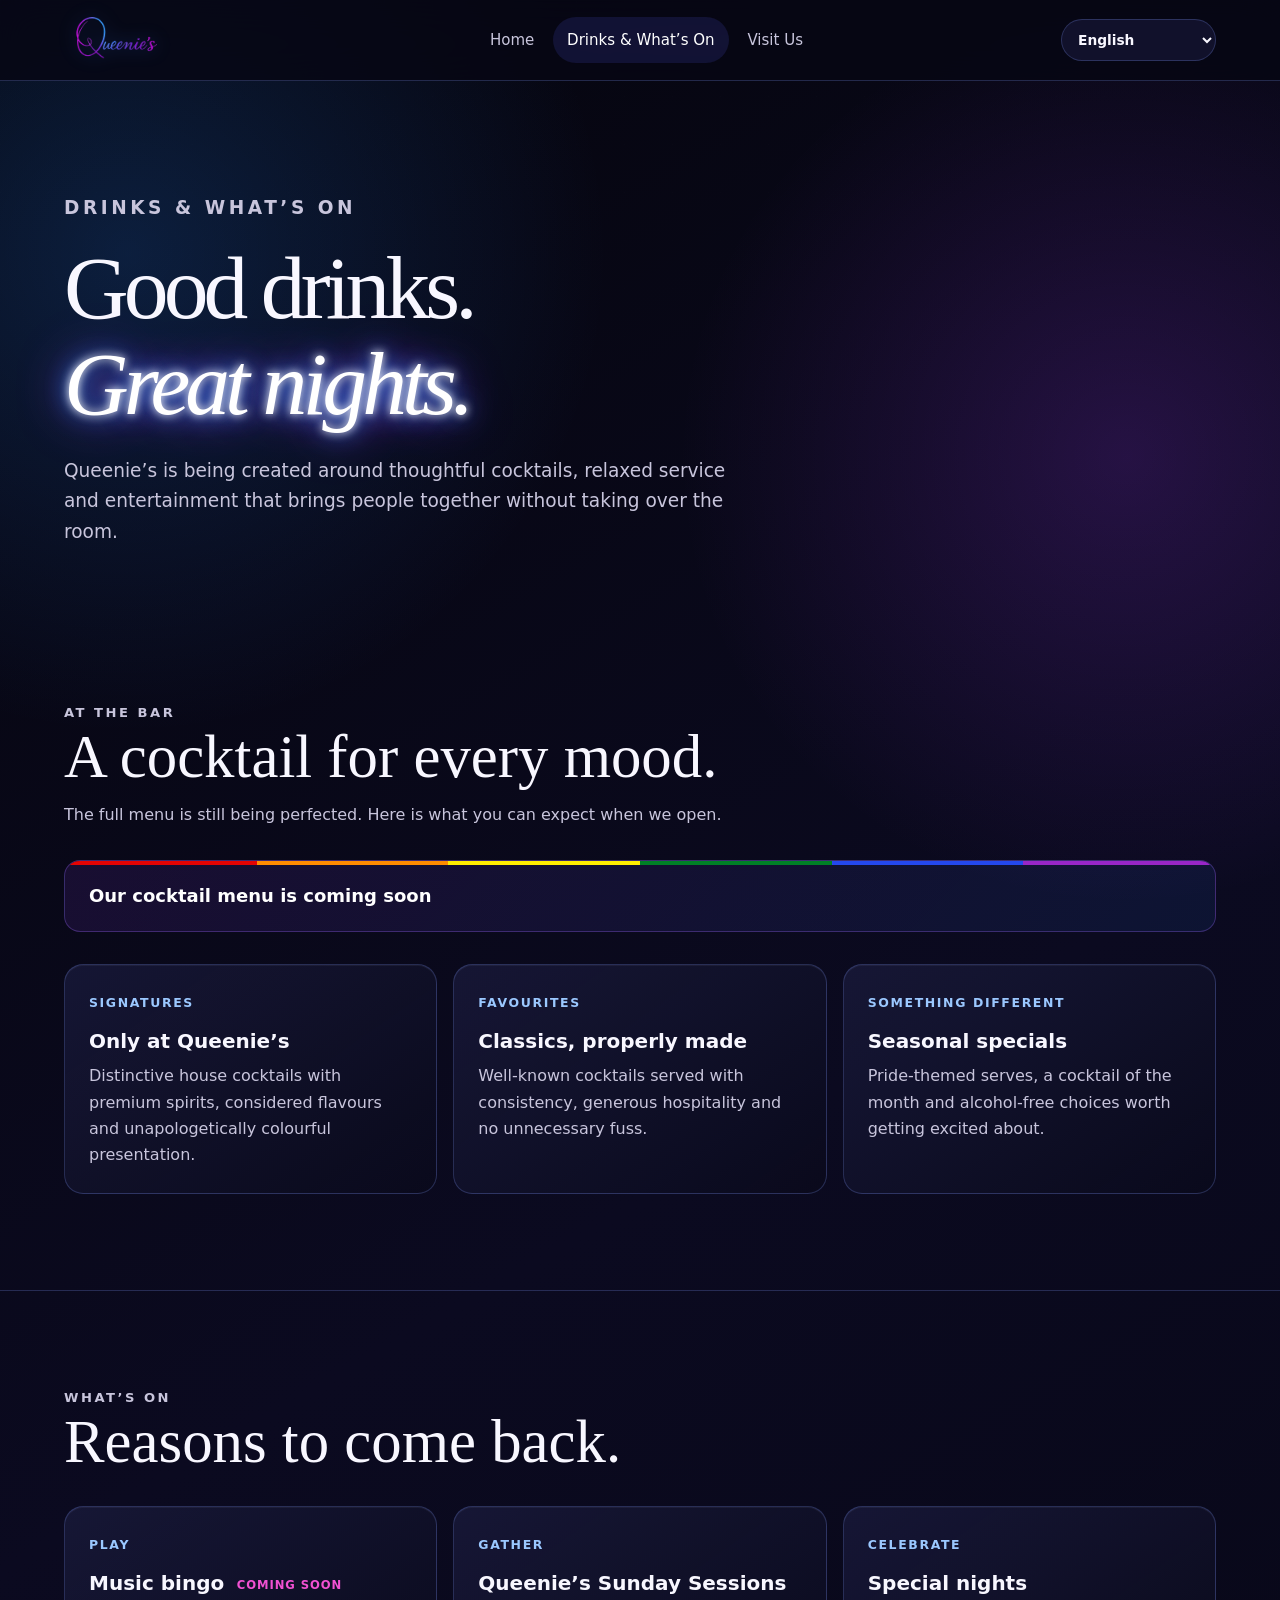
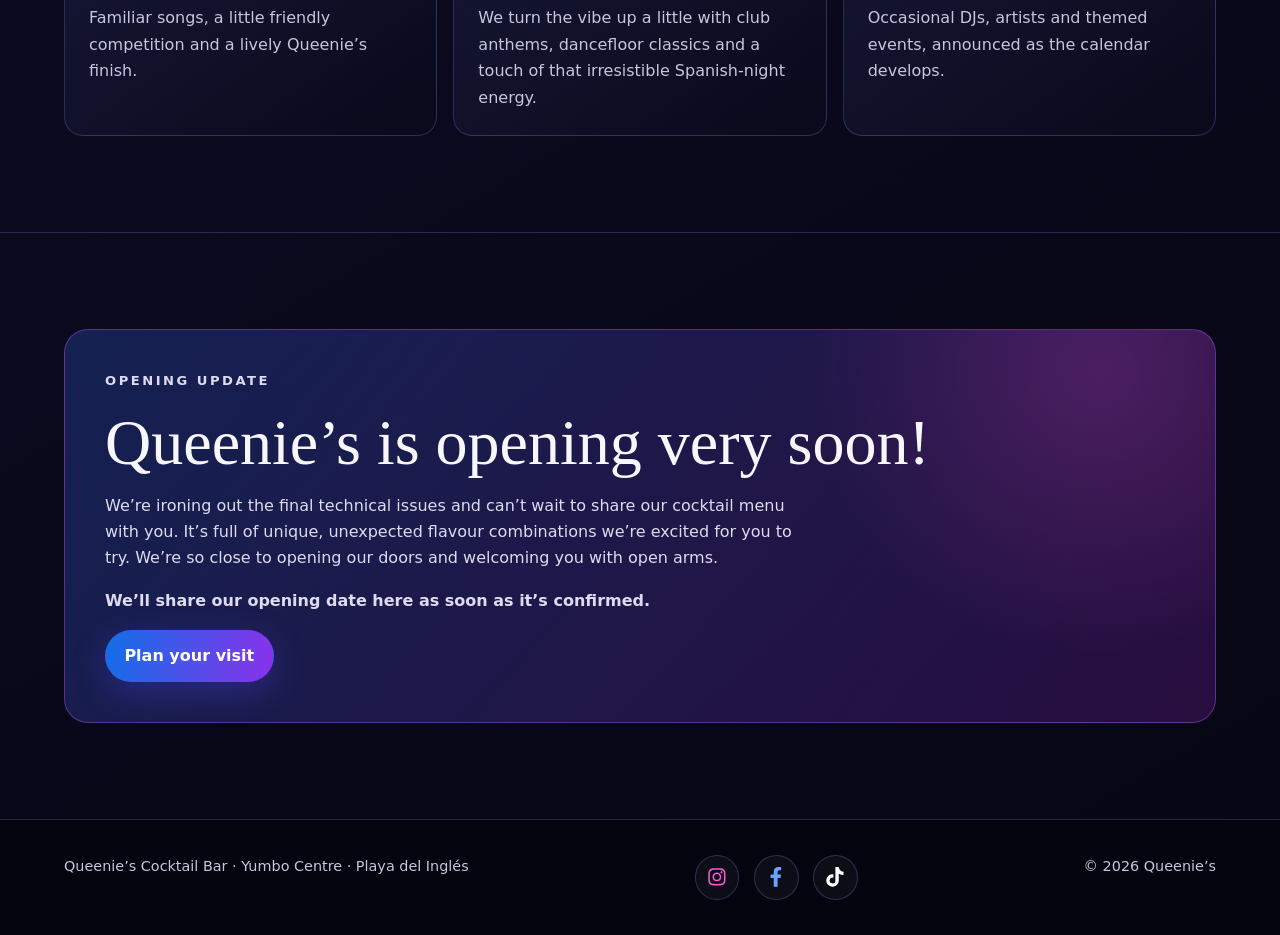
==== commit 7fb2e0f9: "Refresh opening announcement in drinks.html" ====
--- a/drinks.html
+++ b/drinks.html
@@ -3,7 +3,7 @@
 <head>
   <meta charset="utf-8">
   <meta name="viewport" content="width=device-width, initial-scale=1">
-  <meta name="description" content="Discover cocktails, themed nights and Winter Pride plans at Queenie’s Cocktail Bar in the Yumbo Centre.">
+  <meta name="description" content="Explore our cocktail menu and opening updates for Queenie’s Cocktail Bar in the Yumbo Centre.">
   <title>Drinks &amp; What’s On | Queenie’s</title>
   <link rel="icon" type="image/jpeg" href="queenies-q.jpg">
   <link rel="stylesheet" href="styles.css?v=20260918-2">
@@ -15,14 +15,14 @@
   <main id="main">
     <section class="shell page-hero"><p class="eyebrow">Drinks &amp; What’s On</p><h1>Good drinks. <span class="neon-word">Great nights.</span></h1><p>Queenie’s is being created around thoughtful cocktails, relaxed service and entertainment that brings people together without taking over the room.</p></section>
 
-    <section class="section"><div class="shell"><div class="section-heading"><p class="eyebrow">At the bar</p><h2>A cocktail for every mood.</h2><p>The full menu is still being perfected. Here is what you can expect when we open.</p></div><div class="pride-menu-notice" style="margin:0 0 2rem;padding:1.25rem 1.5rem;border:1px solid rgba(157,102,255,.3);border-radius:16px;background:linear-gradient(135deg,rgba(126,57,207,.14),rgba(40,116,220,.10));position:relative;overflow:hidden"><span aria-hidden="true" style="position:absolute;inset:0 0 auto;height:4px;background:linear-gradient(to right,#e40303 0%,#e40303 16.67%,#ff8c00 16.67%,#ff8c00 33.33%,#ffed00 33.33%,#ffed00 50%,#008026 50%,#008026 66.67%,#2448ed 66.67%,#2448ed 83.33%,#9826c7 83.33%,#9826c7 100%)"></span><p style="margin:0;color:#fff;font-size:1.125rem;font-weight:700">Special Winter Pride menu coming</p></div><div class="cards"><article class="card"><span class="label">Signatures</span><h3>Only at Queenie’s</h3><p>Distinctive house cocktails with premium spirits, considered flavours and unapologetically colourful presentation.</p></article><article class="card"><span class="label">Favourites</span><h3>Classics, properly made</h3><p>Well-known cocktails served with consistency, generous hospitality and no unnecessary fuss.</p></article><article class="card"><span class="label">Something different</span><h3>Seasonal specials</h3><p>Pride-themed serves, a cocktail of the month and alcohol-free choices worth getting excited about.</p></article></div></div></section>
+    <section class="section"><div class="shell"><div class="section-heading"><p class="eyebrow">At the bar</p><h2>A cocktail for every mood.</h2><p>The full menu is still being perfected. Here is what you can expect when we open.</p></div><div class="pride-menu-notice" style="margin:0 0 2rem;padding:1.25rem 1.5rem;border:1px solid rgba(157,102,255,.3);border-radius:16px;background:linear-gradient(135deg,rgba(126,57,207,.14),rgba(40,116,220,.10));position:relative;overflow:hidden"><span aria-hidden="true" style="position:absolute;inset:0 0 auto;height:4px;background:linear-gradient(to right,#e40303 0%,#e40303 16.67%,#ff8c00 16.67%,#ff8c00 33.33%,#ffed00 33.33%,#ffed00 50%,#008026 50%,#008026 66.67%,#2448ed 66.67%,#2448ed 83.33%,#9826c7 83.33%,#9826c7 100%)"></span><p style="margin:0;color:#fff;font-size:1.125rem;font-weight:700">Our cocktail menu is coming soon</p></div><div class="cards"><article class="card"><span class="label">Signatures</span><h3>Only at Queenie’s</h3><p>Distinctive house cocktails with premium spirits, considered flavours and unapologetically colourful presentation.</p></article><article class="card"><span class="label">Favourites</span><h3>Classics, properly made</h3><p>Well-known cocktails served with consistency, generous hospitality and no unnecessary fuss.</p></article><article class="card"><span class="label">Something different</span><h3>Seasonal specials</h3><p>Pride-themed serves, a cocktail of the month and alcohol-free choices worth getting excited about.</p></article></div></div></section>
 
     <section class="section"><div class="shell"><div class="section-heading"><p class="eyebrow">What’s on</p><h2>Reasons to come back.</h2></div><div class="cards"><article class="card"><span class="label">Play</span><h3>Music bingo <small class="coming-soon">Coming soon</small></h3><p>Familiar songs, a little friendly competition and a lively Queenie’s finish.</p></article><article class="card"><span class="label">Gather</span><h3>Queenie’s Sunday Sessions</h3><p>We turn the vibe up a little with club anthems, dancefloor classics and a touch of that irresistible Spanish-night energy.</p></article><article class="card"><span class="label">Celebrate</span><h3>Special nights</h3><p>Occasional DJs, artists and themed events, announced as the calendar develops.</p></article></div></div></section>
 
-    <section class="section"><div class="shell"><div class="event-feature"><p class="eyebrow">Winter Pride 2026</p><h2>Queenie’s is planning to join the party.</h2><p>We are working towards opening for Winter Pride, with planned daily opening from 16:00 until midnight or later where permitted. Expect Pride cocktails, a warm welcome and Queenie’s signature electric-blue-and-purple atmosphere.</p><p><strong>Final opening date and event programme will be confirmed here.</strong></p><a class="button button-primary" href="visit.html">Plan your visit</a></div></div></section>
+    <section class="section"><div class="shell"><div class="event-feature"><p class="eyebrow">Opening update</p><h2>Queenie’s is opening very soon!</h2><p>We’re ironing out the final technical issues and can’t wait to share our cocktail menu with you. It’s full of unique, unexpected flavour combinations we’re excited for you to try. We’re so close to opening our doors and welcoming you with open arms.</p><p><strong>We’ll share our opening date here as soon as it’s confirmed.</strong></p><a class="button button-primary" href="visit.html">Plan your visit</a></div></div></section>
   </main>
 
   <footer class="site-footer"><div class="footer-wrap"><p>Queenie’s Cocktail Bar · Yumbo Centre · Playa del Inglés</p><nav class="footer-social" aria-label="Social media"><a class="social-icon-link instagram" href="https://www.instagram.com/queeniesyumbo/" target="_blank" rel="noopener noreferrer" aria-label="Queenie’s on Instagram"><svg viewBox="0 0 448 512" aria-hidden="true"><use href="index.html#instagram-icon"/></svg></a><a class="social-icon-link facebook" href="https://www.facebook.com/QueeniesYumbo" target="_blank" rel="noopener noreferrer" aria-label="Queenie’s on Facebook"><svg viewBox="0 0 320 512" aria-hidden="true"><path d="M279.14 288l14.22-92.66h-88.91v-60.13c0-25.35 12.42-50.06 52.24-50.06h40.42V6.26S260.43 0 225.36 0c-73.22 0-121.08 44.38-121.08 124.72v70.62H22.89V288h81.39v224h100.17V288z"/></svg></a><a class="social-icon-link tiktok" href="https://www.tiktok.com/@queeniesyumbo" target="_blank" rel="noopener noreferrer" aria-label="Queenie’s on TikTok"><svg viewBox="0 0 448 512" aria-hidden="true"><path d="M448 209.91a210.06 210.06 0 0 1-122.77-39.25v178.72A162.55 162.55 0 1 1 185 188.31v89.89a74.62 74.62 0 1 0 52.23 71.18V0h88a121.18 121.18 0 0 0 1.86 22.17A122.18 122.18 0 0 0 381 102.39a121.43 121.43 0 0 0 67 20.14Z"/></svg></a></nav><p>© <span data-year></span> Queenie’s</p></div></footer>
-  <script src="site.js?v=20261025-fr-nl"></script>
+  <script src="site.js?v=20261112-opening"></script>
 </body>
 </html>
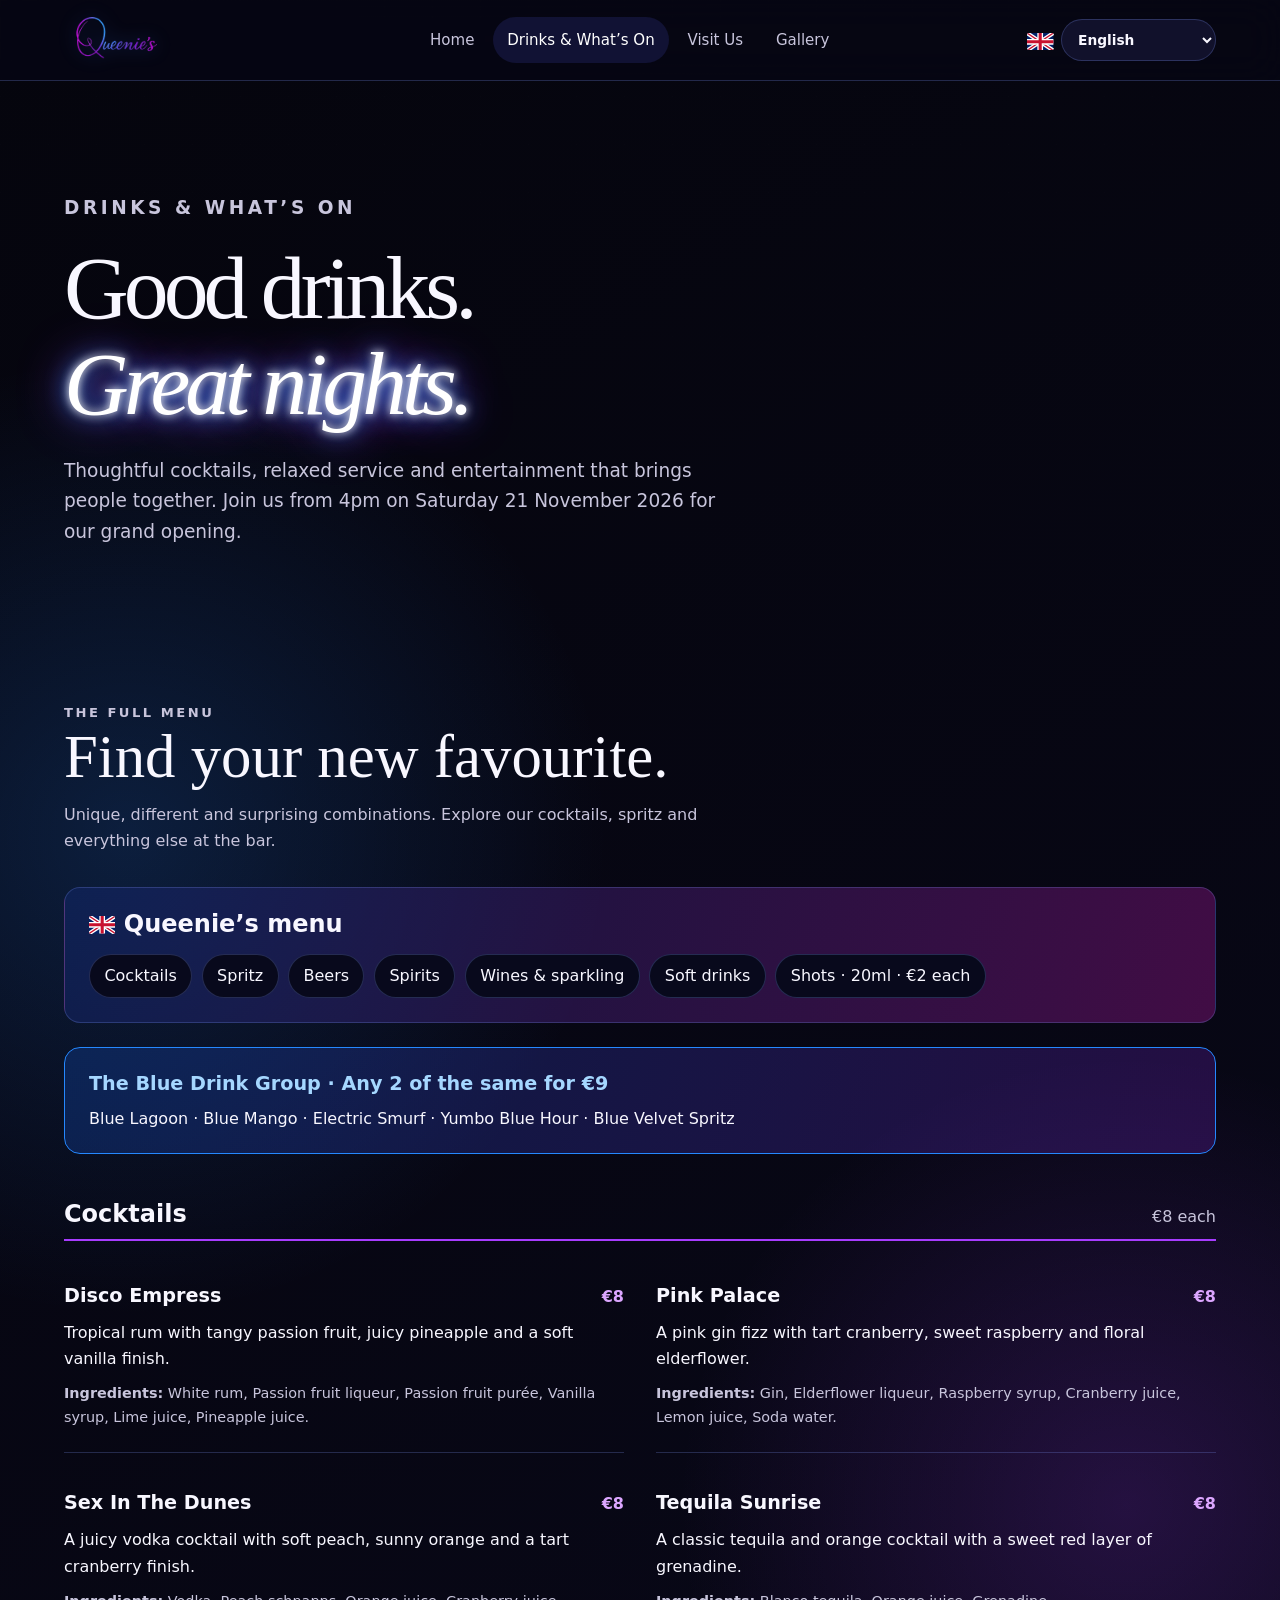
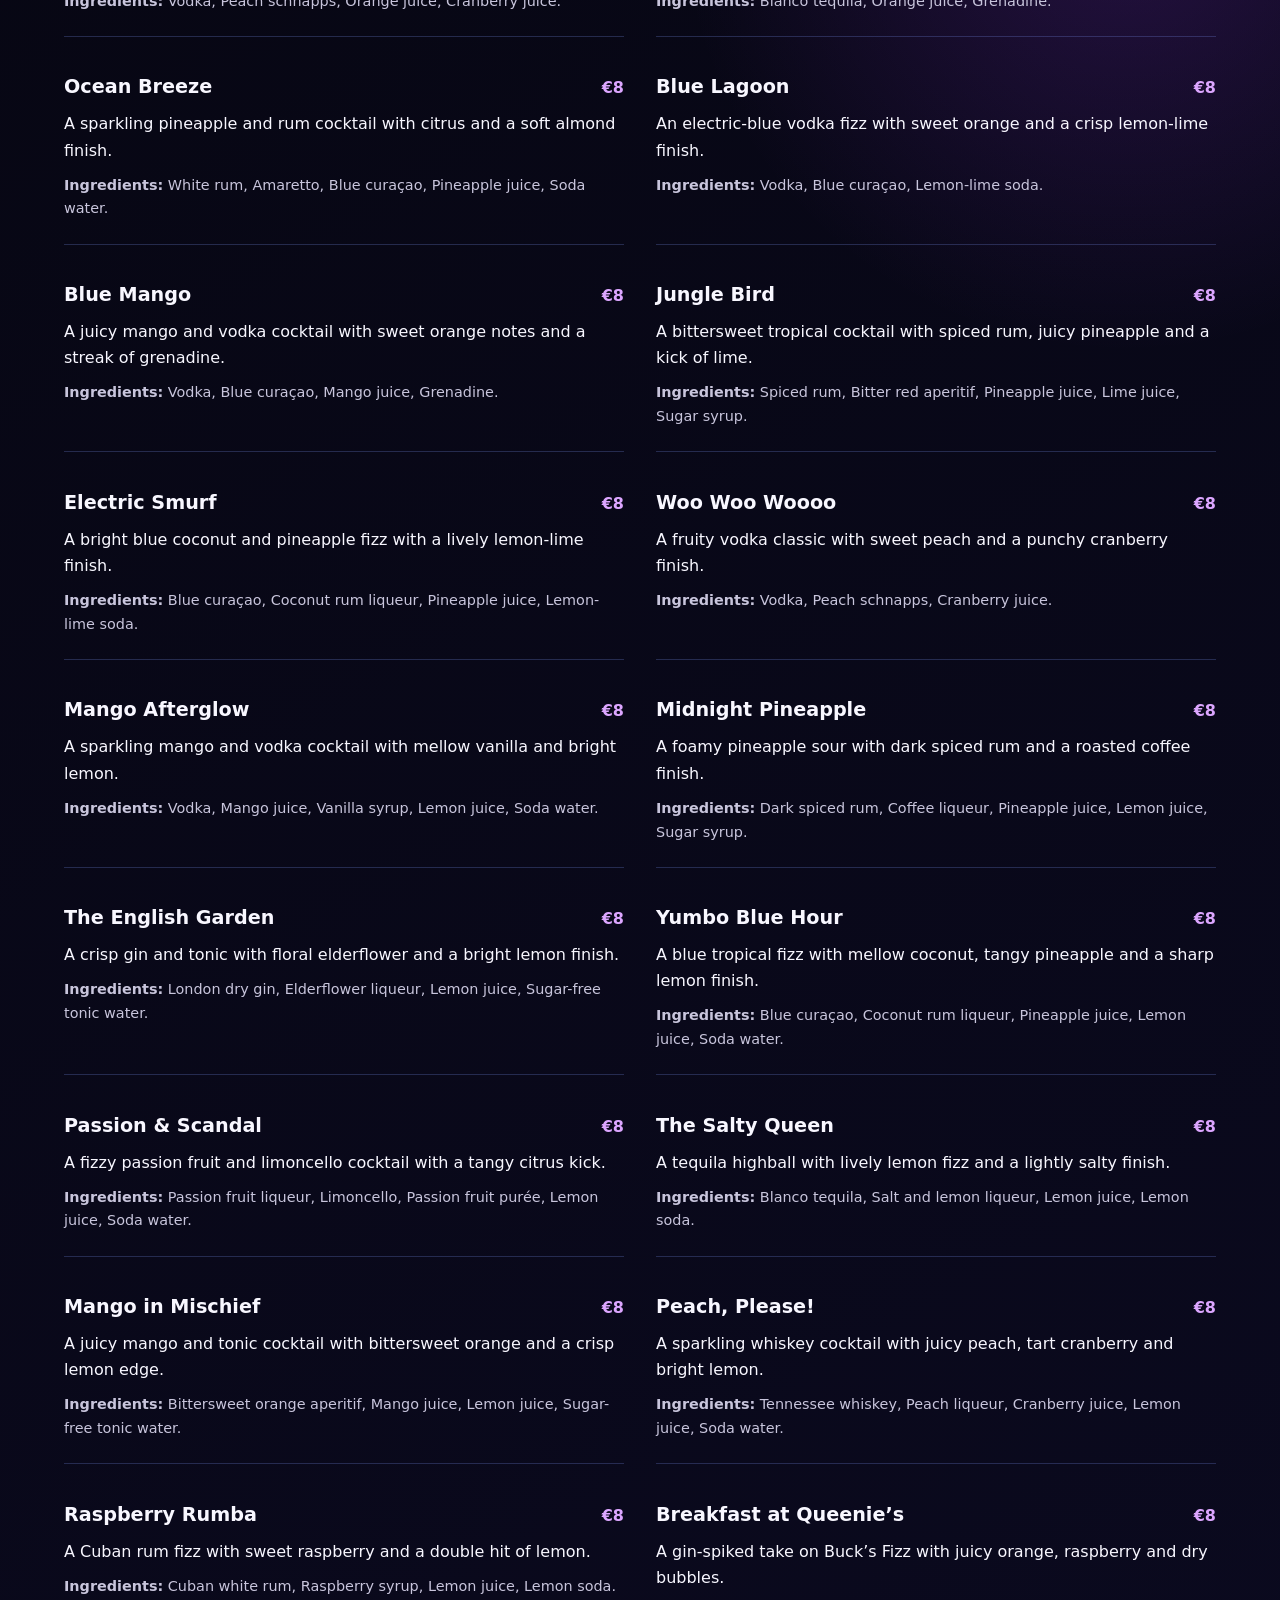
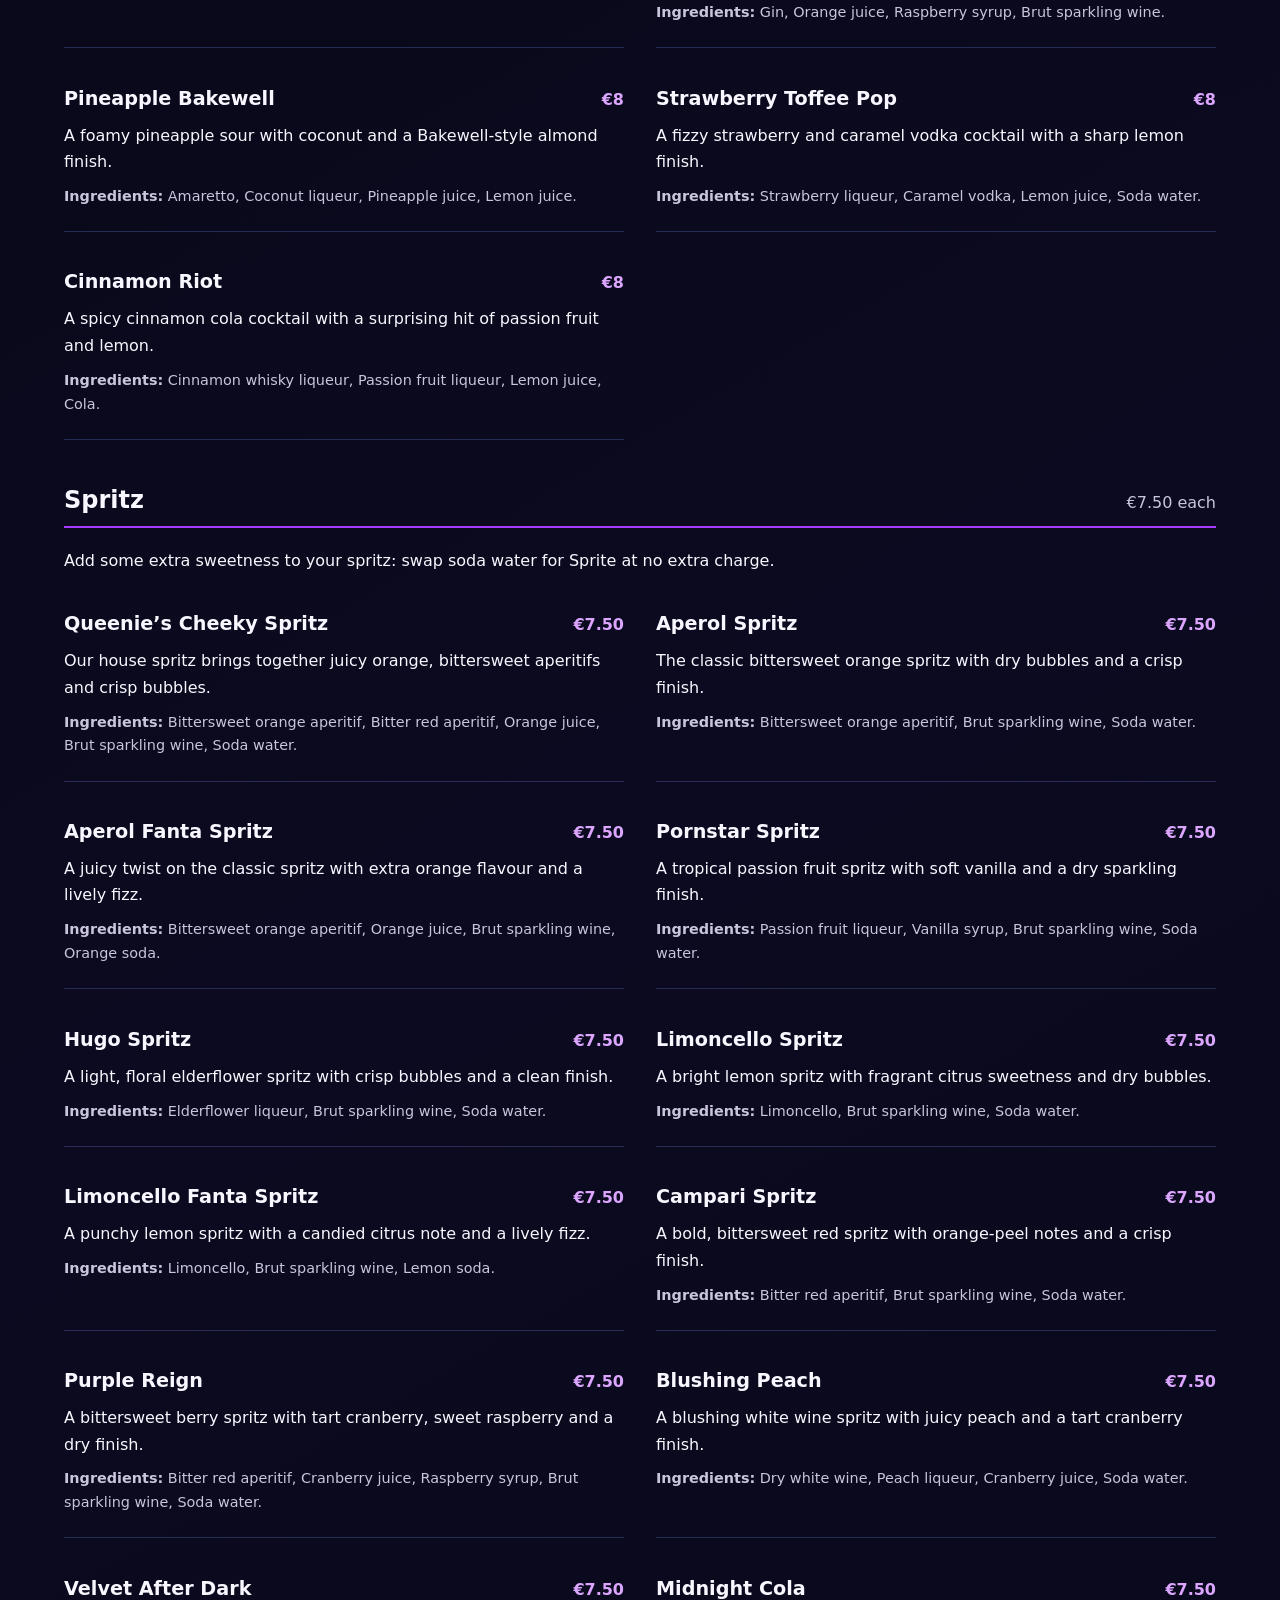
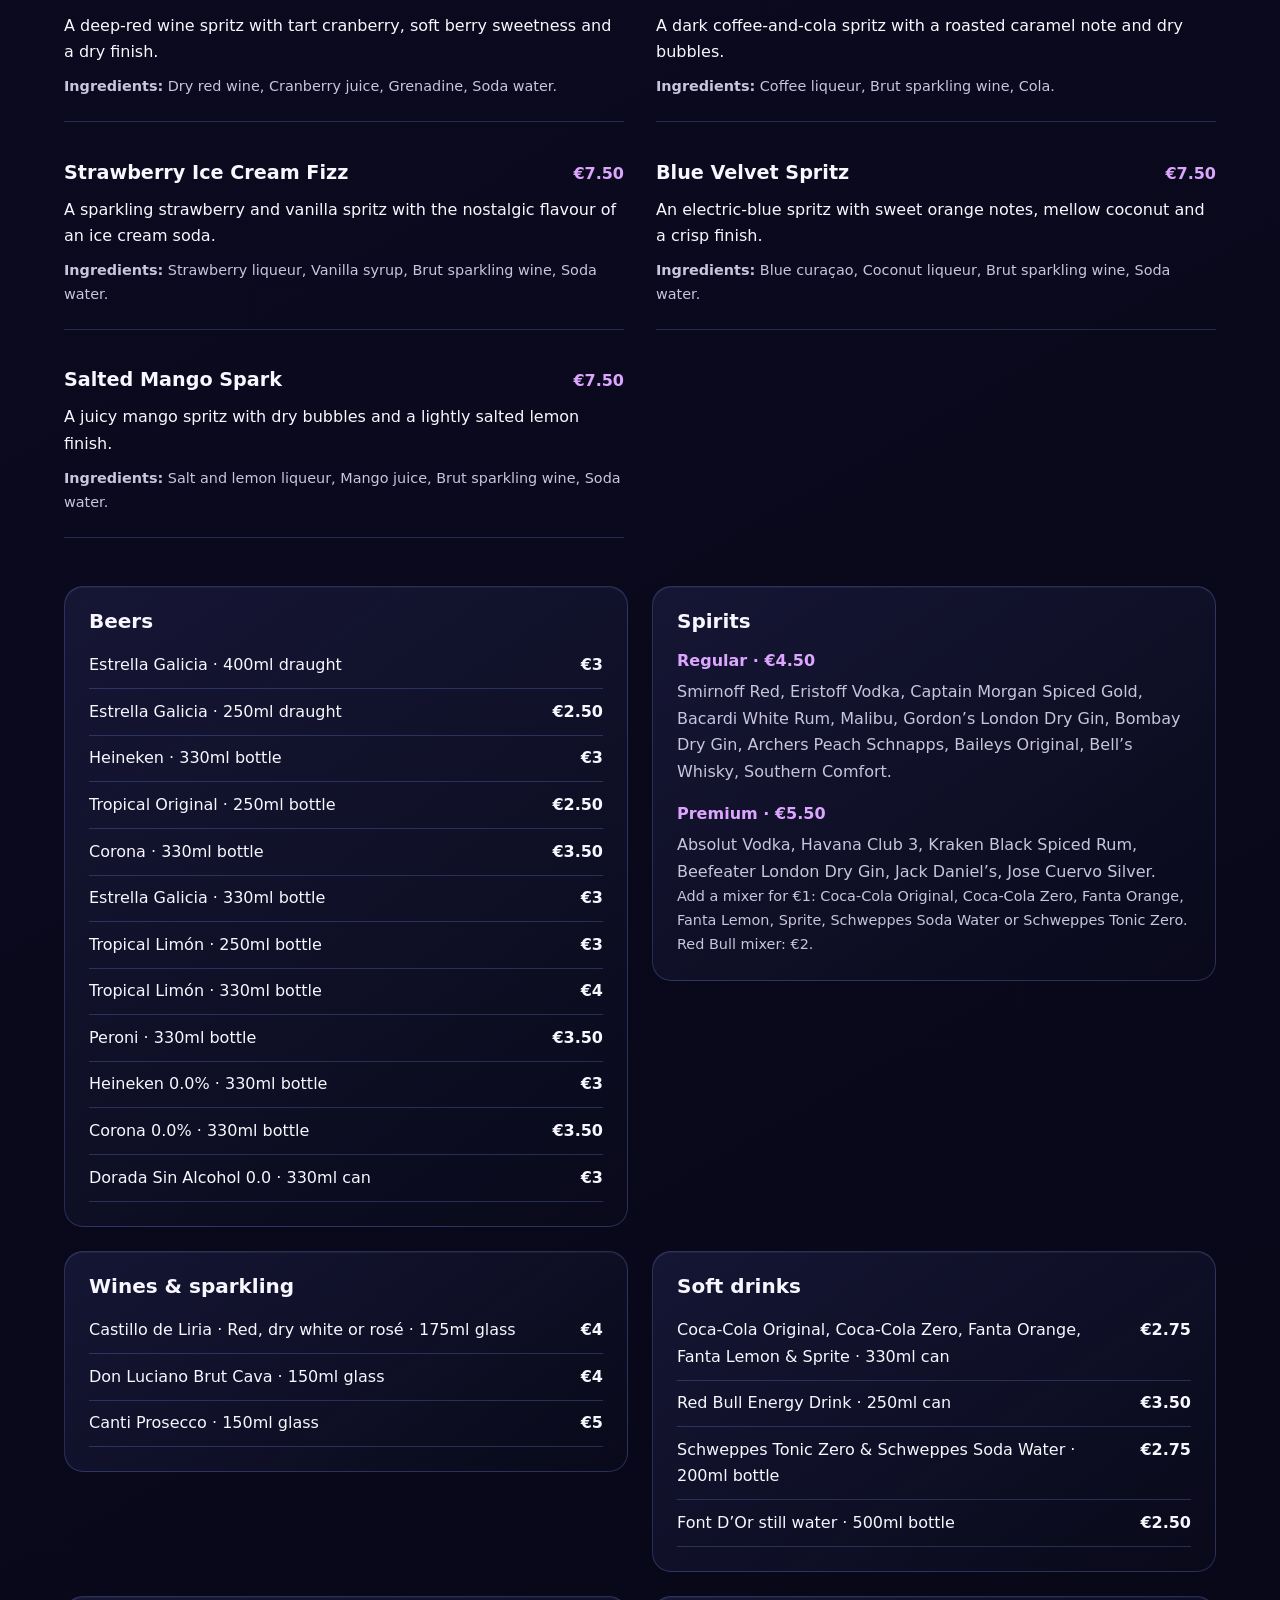
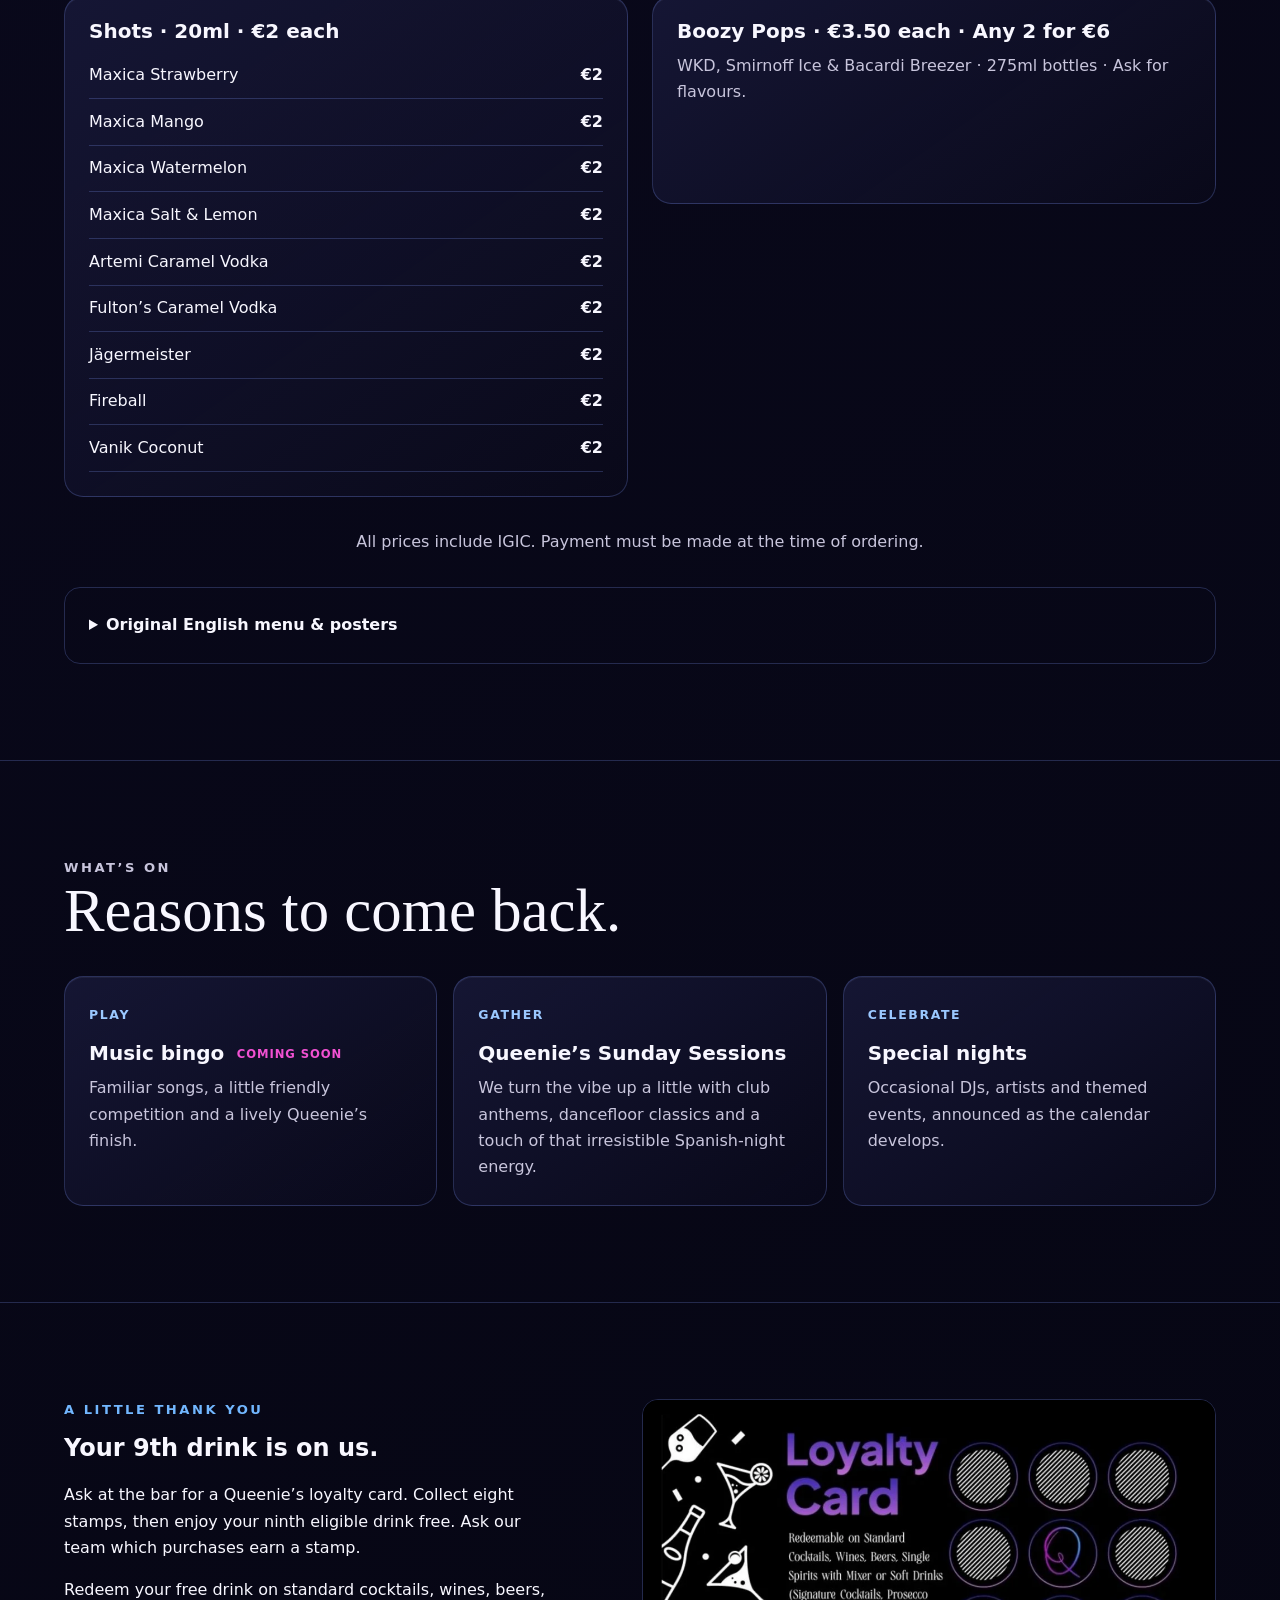
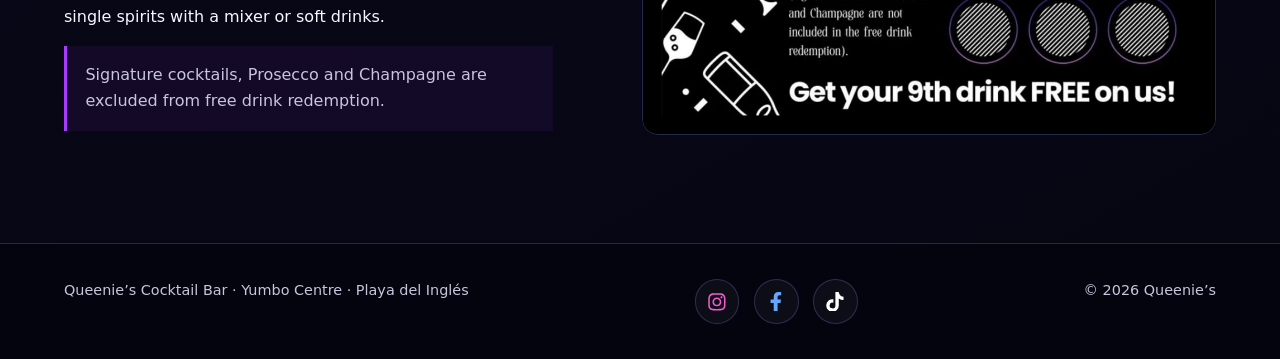
==== commit 1ea291ad: "Announce grand opening and add multilingual menu, venue gallery and loyalty rewards" ====
--- a/drinks.html
+++ b/drinks.html
@@ -6,23 +6,22 @@
   <meta name="description" content="Explore our cocktail menu and opening updates for Queenie’s Cocktail Bar in the Yumbo Centre.">
   <title>Drinks &amp; What’s On | Queenie’s</title>
   <link rel="icon" type="image/jpeg" href="queenies-q.jpg">
-  <link rel="stylesheet" href="styles.css?v=20260918-2">
+  <link rel="stylesheet" href="styles.css?v=20261120">
 </head>
 <body>
   <a class="skip-link" href="#main">Skip to content</a>
-  <header class="site-header"><div class="nav-wrap"><a class="brand" href="index.html" aria-label="Queenie’s home"><img class="brand-logo" src="queenies-logo.png" alt="Queenie’s"></a><div class="header-controls"><label class="language-picker"><span class="visually-hidden">Language</span><select data-language aria-label="Language"><option value="en">English</option><option value="es">Español</option><option value="de">Deutsch</option><option value="fr">Français</option><option value="nl">Nederlands</option></select></label><button class="menu-button" type="button" aria-expanded="false" aria-controls="primary-nav" aria-label="Open navigation">Menu</button></div><nav class="nav-links" id="primary-nav" aria-label="Primary navigation"><a href="index.html">Home</a><a href="drinks.html" aria-current="page">Drinks &amp; What’s On</a><a href="visit.html">Visit Us</a></nav></div></header>
+  <header class="site-header"><div class="nav-wrap"><a class="brand" href="index.html" aria-label="Queenie’s home"><img class="brand-logo" src="queenies-logo.png" alt="Queenie’s"></a><div class="header-controls"><label class="language-picker"><span class="visually-hidden">Language</span><span class="language-flag" data-flag aria-hidden="true">🇬🇧</span><select data-language aria-label="Language"><option value="en">English</option><option value="es">Español</option><option value="de">Deutsch</option><option value="fr">Français</option><option value="nl">Nederlands</option></select></label><button class="menu-button" type="button" aria-expanded="false" aria-controls="primary-nav" aria-label="Open navigation">Menu</button></div><nav class="nav-links" id="primary-nav" aria-label="Primary navigation"><a href="index.html">Home</a><a href="drinks.html" aria-current="page">Drinks &amp; What’s On</a><a href="visit.html">Visit Us</a><a href="gallery.html">Gallery</a></nav></div></header>
 
   <main id="main">
-    <section class="shell page-hero"><p class="eyebrow">Drinks &amp; What’s On</p><h1>Good drinks. <span class="neon-word">Great nights.</span></h1><p>Queenie’s is being created around thoughtful cocktails, relaxed service and entertainment that brings people together without taking over the room.</p></section>
+    <section class="shell page-hero"><p class="eyebrow">Drinks &amp; What’s On</p><h1>Good drinks. <span class="neon-word">Great nights.</span></h1><p>Thoughtful cocktails, relaxed service and entertainment that brings people together. Join us from 4pm on Saturday 21 November 2026 for our grand opening.</p></section>
 
-    <section class="section"><div class="shell"><div class="section-heading"><p class="eyebrow">At the bar</p><h2>A cocktail for every mood.</h2><p>The full menu is still being perfected. Here is what you can expect when we open.</p></div><div class="pride-menu-notice" style="margin:0 0 2rem;padding:1.25rem 1.5rem;border:1px solid rgba(157,102,255,.3);border-radius:16px;background:linear-gradient(135deg,rgba(126,57,207,.14),rgba(40,116,220,.10));position:relative;overflow:hidden"><span aria-hidden="true" style="position:absolute;inset:0 0 auto;height:4px;background:linear-gradient(to right,#e40303 0%,#e40303 16.67%,#ff8c00 16.67%,#ff8c00 33.33%,#ffed00 33.33%,#ffed00 50%,#008026 50%,#008026 66.67%,#2448ed 66.67%,#2448ed 83.33%,#9826c7 83.33%,#9826c7 100%)"></span><p style="margin:0;color:#fff;font-size:1.125rem;font-weight:700">Our cocktail menu is coming soon</p></div><div class="cards"><article class="card"><span class="label">Signatures</span><h3>Only at Queenie’s</h3><p>Distinctive house cocktails with premium spirits, considered flavours and unapologetically colourful presentation.</p></article><article class="card"><span class="label">Favourites</span><h3>Classics, properly made</h3><p>Well-known cocktails served with consistency, generous hospitality and no unnecessary fuss.</p></article><article class="card"><span class="label">Something different</span><h3>Seasonal specials</h3><p>Pride-themed serves, a cocktail of the month and alcohol-free choices worth getting excited about.</p></article></div></div></section>
-
+<section class="section" id="menu"><div class="shell"><div class="section-heading"><p class="eyebrow">The full menu</p><h2>Find your new favourite.</h2><p>Unique, different and surprising combinations. Explore our cocktails, spritz and everything else at the bar.</p></div><div id="full-menu" data-localized></div><noscript><p>View the original menu sheets below. Enable JavaScript for the translated menu.</p></noscript><details class="original-menu"><summary>Original English menu &amp; posters</summary><p>These are the original English artworks. The readable menu above changes with your selected language.</p><div class="menu-artworks"><a href="menu-cocktails.jpg" target="_blank" rel="noopener"><img src="menu-cocktails.jpg" alt="Original English cocktail menu" loading="lazy" width="1080" height="1527"></a><a href="menu-spritz.jpg" target="_blank" rel="noopener"><img src="menu-spritz.jpg" alt="Original English spritz and drinks menu" loading="lazy" width="1080" height="1527"></a><a href="shots.webp" target="_blank" rel="noopener"><img src="shots.webp" alt="Queenie’s shots: €2 each, 20ml" loading="lazy" width="1055" height="1491"></a></div></details></div></section>
     <section class="section"><div class="shell"><div class="section-heading"><p class="eyebrow">What’s on</p><h2>Reasons to come back.</h2></div><div class="cards"><article class="card"><span class="label">Play</span><h3>Music bingo <small class="coming-soon">Coming soon</small></h3><p>Familiar songs, a little friendly competition and a lively Queenie’s finish.</p></article><article class="card"><span class="label">Gather</span><h3>Queenie’s Sunday Sessions</h3><p>We turn the vibe up a little with club anthems, dancefloor classics and a touch of that irresistible Spanish-night energy.</p></article><article class="card"><span class="label">Celebrate</span><h3>Special nights</h3><p>Occasional DJs, artists and themed events, announced as the calendar develops.</p></article></div></div></section>
 
-    <section class="section"><div class="shell"><div class="event-feature"><p class="eyebrow">Opening update</p><h2>Queenie’s is opening very soon!</h2><p>We’re ironing out the final technical issues and can’t wait to share our cocktail menu with you. It’s full of unique, unexpected flavour combinations we’re excited for you to try. We’re so close to opening our doors and welcoming you with open arms.</p><p><strong>We’ll share our opening date here as soon as it’s confirmed.</strong></p><a class="button button-primary" href="visit.html">Plan your visit</a></div></div></section>
+<section class="section" id="loyalty"><div class="shell split loyalty"><div><p class="eyebrow">A little thank you</p><h2>Your 9th drink is on us.</h2><p>Ask at the bar for a Queenie’s loyalty card. Collect eight stamps, then enjoy your ninth eligible drink free. Ask our team which purchases earn a stamp.</p><p>Redeem your free drink on standard cocktails, wines, beers, single spirits with a mixer or soft drinks.</p><p class="note">Signature cocktails, Prosecco and Champagne are excluded from free drink redemption.</p></div><a href="loyalty-card.webp" target="_blank" rel="noopener"><img src="loyalty-card.webp" alt="Queenie’s loyalty card: get your ninth drink free" width="1000" height="600" loading="lazy"></a></div></section>
   </main>
 
   <footer class="site-footer"><div class="footer-wrap"><p>Queenie’s Cocktail Bar · Yumbo Centre · Playa del Inglés</p><nav class="footer-social" aria-label="Social media"><a class="social-icon-link instagram" href="https://www.instagram.com/queeniesyumbo/" target="_blank" rel="noopener noreferrer" aria-label="Queenie’s on Instagram"><svg viewBox="0 0 448 512" aria-hidden="true"><use href="index.html#instagram-icon"/></svg></a><a class="social-icon-link facebook" href="https://www.facebook.com/QueeniesYumbo" target="_blank" rel="noopener noreferrer" aria-label="Queenie’s on Facebook"><svg viewBox="0 0 320 512" aria-hidden="true"><path d="M279.14 288l14.22-92.66h-88.91v-60.13c0-25.35 12.42-50.06 52.24-50.06h40.42V6.26S260.43 0 225.36 0c-73.22 0-121.08 44.38-121.08 124.72v70.62H22.89V288h81.39v224h100.17V288z"/></svg></a><a class="social-icon-link tiktok" href="https://www.tiktok.com/@queeniesyumbo" target="_blank" rel="noopener noreferrer" aria-label="Queenie’s on TikTok"><svg viewBox="0 0 448 512" aria-hidden="true"><path d="M448 209.91a210.06 210.06 0 0 1-122.77-39.25v178.72A162.55 162.55 0 1 1 185 188.31v89.89a74.62 74.62 0 1 0 52.23 71.18V0h88a121.18 121.18 0 0 0 1.86 22.17A122.18 122.18 0 0 0 381 102.39a121.43 121.43 0 0 0 67 20.14Z"/></svg></a></nav><p>© <span data-year></span> Queenie’s</p></div></footer>
-  <script src="site.js?v=20261112-opening"></script>
+  <script src="launch.js?v=20261120"></script><script src="site.js?v=20261120"></script>
 </body>
 </html>
--- a/styles.css
+++ b/styles.css
@@ -11,6 +11,64 @@
   --line: rgba(129, 153, 255, 0.24);
   --max: 72rem;
 }
+
+/* Launch, translated menu and venue gallery. */
+.language-picker { display:inline-flex; align-items:center; gap:.45rem; }
+.language-flag { font-size:1.4rem; line-height:1; }
+.country-flag { display:inline-block; width:1.65rem; height:1.1rem; vertical-align:middle; border-radius:2px; }
+.launch-posters { display:grid; grid-template-columns:repeat(2,minmax(0,1fr)); gap:2rem; }
+.launch-posters figure,.gallery-grid figure { margin:0; min-width:0; }
+.launch-posters img { display:block; width:100%; height:auto; border-radius:1rem; border:1px solid var(--line); }
+.launch-posters figcaption,.gallery-grid figcaption { padding:.8rem 0; color:var(--muted); }
+.loyalty img { width:100%; height:auto; border-radius:1rem; border:1px solid var(--line); }
+.menu-banner { padding:1.5rem; border:1px solid var(--line); border-radius:1rem; background:linear-gradient(110deg,#11276c80,#7b137580); }
+.menu-banner h3 { margin:0 0 1rem; font-size:1.5rem; }
+.menu-jumps { display:flex; gap:.6rem; flex-wrap:wrap; }
+.menu-jumps a { padding:.5rem .9rem; border:1px solid var(--line); border-radius:2rem; text-decoration:none; background:#08091c; }
+.menu-jumps a:hover { border-color:var(--pink); }
+.blue-offer { margin:1.5rem 0; padding:1.25rem 1.5rem; border-radius:1rem; background:linear-gradient(110deg,#124bb650,#6520a950); border:1px solid var(--blue); }
+.blue-offer strong { font-size:1.2rem; color:#a5d7ff; }
+.blue-offer p { margin:.4rem 0 0; }
+.menu-category { margin-top:3rem; scroll-margin-top:7rem; }
+.menu-category>h2 { display:flex; justify-content:space-between; gap:1rem; align-items:baseline; padding-bottom:.75rem; border-bottom:2px solid var(--purple); }
+.menu-category>h2>span { font-size:1rem; font-weight:500; color:var(--muted); }
+.menu-drinks { display:grid; grid-template-columns:repeat(2,minmax(0,1fr)); gap:1rem 2rem; }
+.menu-drink { padding:1.4rem 0; border-bottom:1px solid var(--line); }
+.drink-heading { display:flex; justify-content:space-between; align-items:baseline; gap:1rem; }
+.drink-heading h3 { margin:0; font-size:1.2rem; }
+.drink-heading strong { white-space:nowrap; color:#dca6ff; }
+.menu-drink p { margin:.6rem 0 0; }
+.ingredients { font-size:.9rem; color:var(--muted); }
+.ingredients span { font-weight:600; }
+.other-drinks { display:grid; grid-template-columns:repeat(2,minmax(0,1fr)); gap:1.5rem; margin-top:3rem; align-items:start; }
+.drink-list { scroll-margin-top:7rem; }
+.drink-list h3 { margin-top:0; }
+.drink-list h4 { margin:1rem 0 .3rem; color:#dca6ff; }
+.drink-list ul { margin:0; padding:0; list-style:none; }
+.drink-list li { display:flex; justify-content:space-between; gap:1.5rem; padding:.6rem 0; border-bottom:1px solid var(--line); }
+.drink-list li strong { white-space:nowrap; }
+.menu-terms { padding:1rem; text-align:center; color:var(--muted); }
+.original-menu { border:1px solid var(--line); border-radius:1rem; padding:1.5rem; }
+.original-menu summary { cursor:pointer; font-weight:700; }
+.menu-artworks { display:grid; grid-template-columns:repeat(3,minmax(0,1fr)); gap:1rem; margin-top:1rem; }
+.menu-artworks img { width:100%; height:auto; }
+.gallery-grid { display:grid; grid-template-columns:repeat(2,minmax(0,1fr)); gap:2rem; }
+.gallery-grid a { display:block; overflow:hidden; border-radius:1rem; border:1px solid var(--line); }
+.gallery-grid img { display:block; width:100%; height:350px; object-fit:cover; transition:transform .25s; }
+.gallery-grid a:hover img { transform:scale(1.03); }
+.photo-dialog { width:min(96vw,1100px); max-height:95vh; border:1px solid var(--purple); border-radius:1rem; padding:1rem; background:var(--night); color:var(--ink); }
+.photo-dialog::backdrop { background:#000d; }
+.photo-dialog form { display:flex; justify-content:flex-end; margin-bottom:.7rem; }
+.photo-dialog img { display:block; max-width:100%; max-height:72vh; margin:auto; object-fit:contain; }
+.photo-dialog p { margin:.6rem 0 0; }
+@media(max-width:700px) {
+ .launch-posters,.menu-drinks,.other-drinks,.gallery-grid,.menu-artworks { grid-template-columns:1fr; }
+ .gallery-grid img { height:280px; }
+ .menu-category>h2 { font-size:1.7rem; }
+ .menu-banner { padding:1rem; }
+ .menu-jumps a { font-size:.9rem; }
+}
+@media(prefers-reduced-motion:reduce) { .gallery-grid img { transition:none; } }
 
 * { box-sizing: border-box; }
 
@@ -375,7 +433,7 @@
 .social-placeholder .social-icon-link { padding: .78rem; color: #fff; }
 .coming-soon { display: inline-block; margin-left: .35rem; font-size: .58em; font-weight: 700; letter-spacing: .08em; text-transform: uppercase; color: var(--pink); vertical-align: middle; }
 
-@media (max-width: 760px) {
+@media (max-width: 980px) {
   .nav-wrap { min-height: 4.5rem; }
   .menu-button { display: inline-flex; width: 2.8rem; height: 2.8rem; align-items: center; justify-content: center; border: 1px solid var(--line); border-radius: 50%; color: white; background: transparent; font: inherit; }
   .header-controls { margin-left: auto; }
@@ -393,6 +451,16 @@
   .footer-wrap { flex-direction: column; }
 }
 
+@media (max-width: 460px) {
+  .nav-wrap { gap:.5rem; }
+  .brand-logo { width:6rem; }
+  .header-controls { gap:.4rem; }
+  .language-picker { gap:.3rem; }
+  .language-picker select { width:6rem; padding-left:.5rem; padding-right:1rem; }
+  .language-flag { font-size:1.2rem; }
+  .menu-button { width:2.5rem; height:2.5rem; font-size:.85rem; }
+}
+
 @media (prefers-reduced-motion: reduce) {
   *, *::before, *::after { scroll-behavior: auto !important; animation-duration: .01ms !important; animation-iteration-count: 1 !important; }
 }
